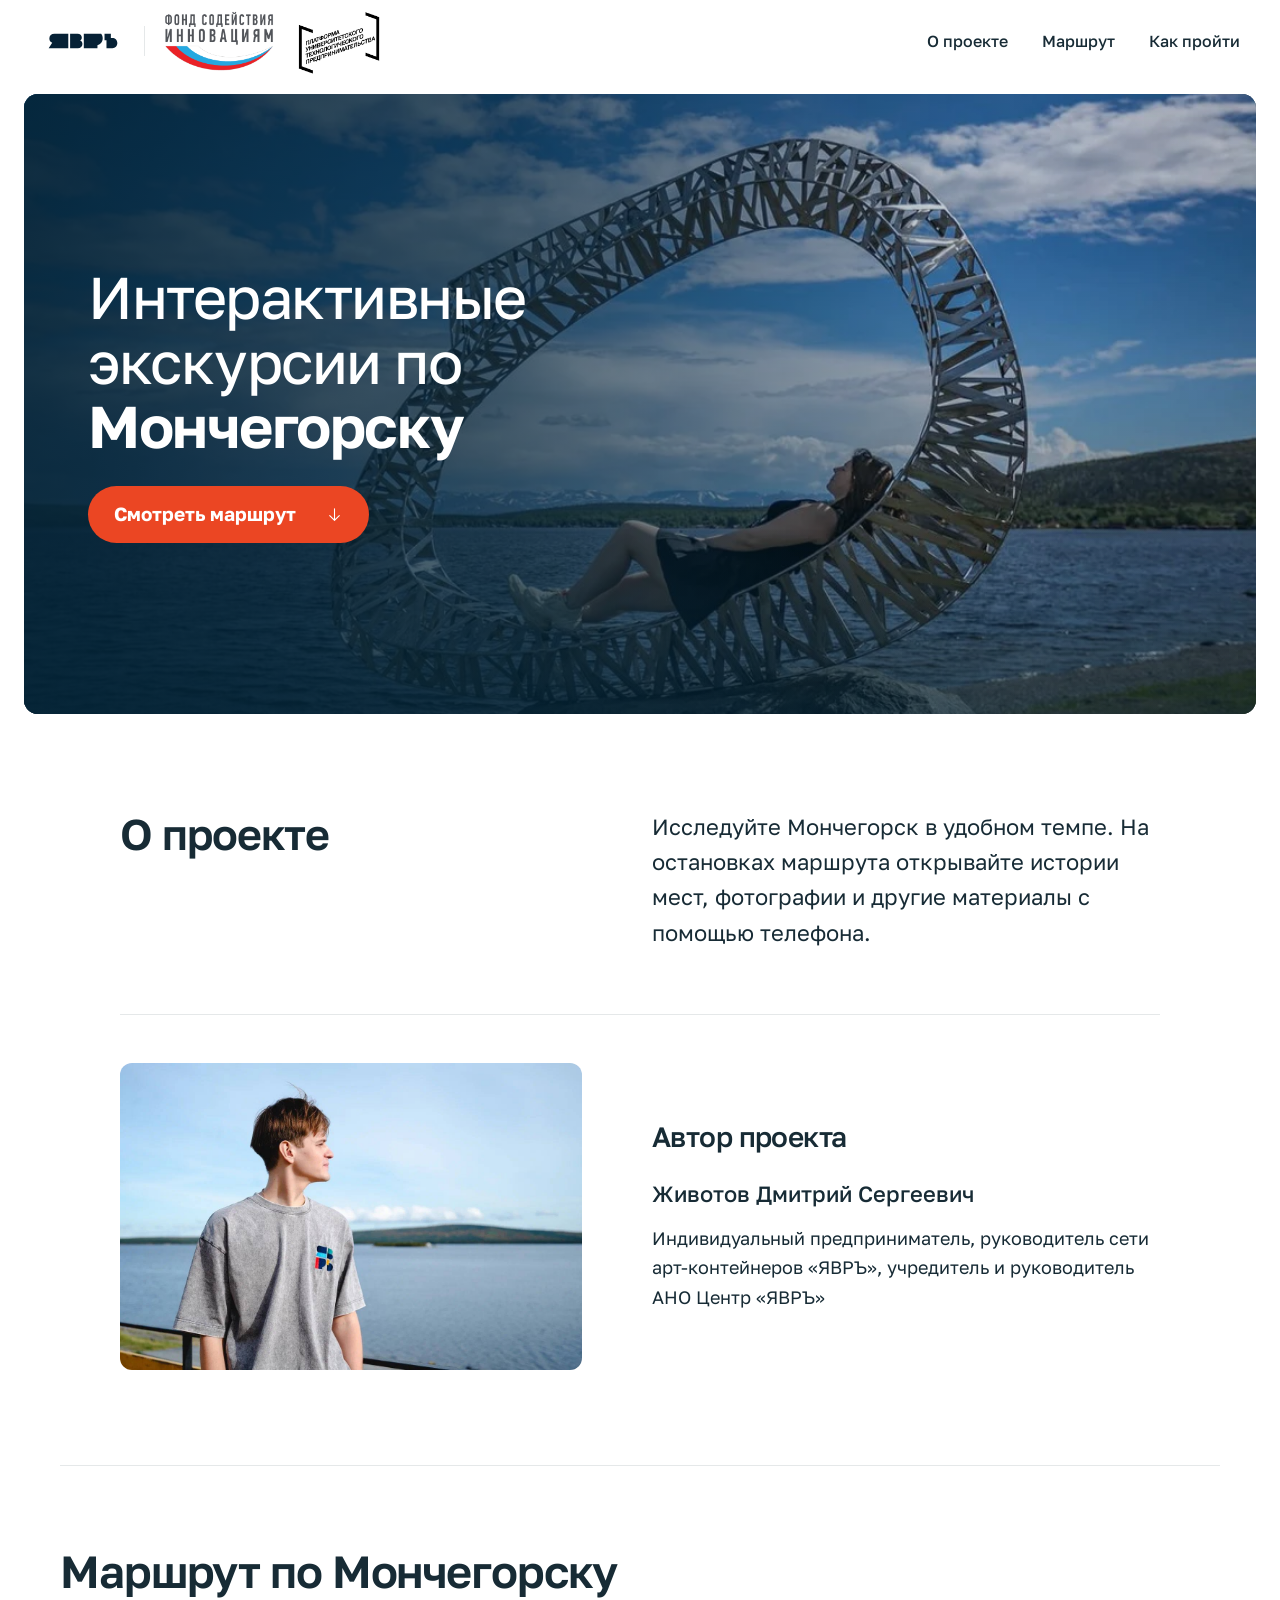
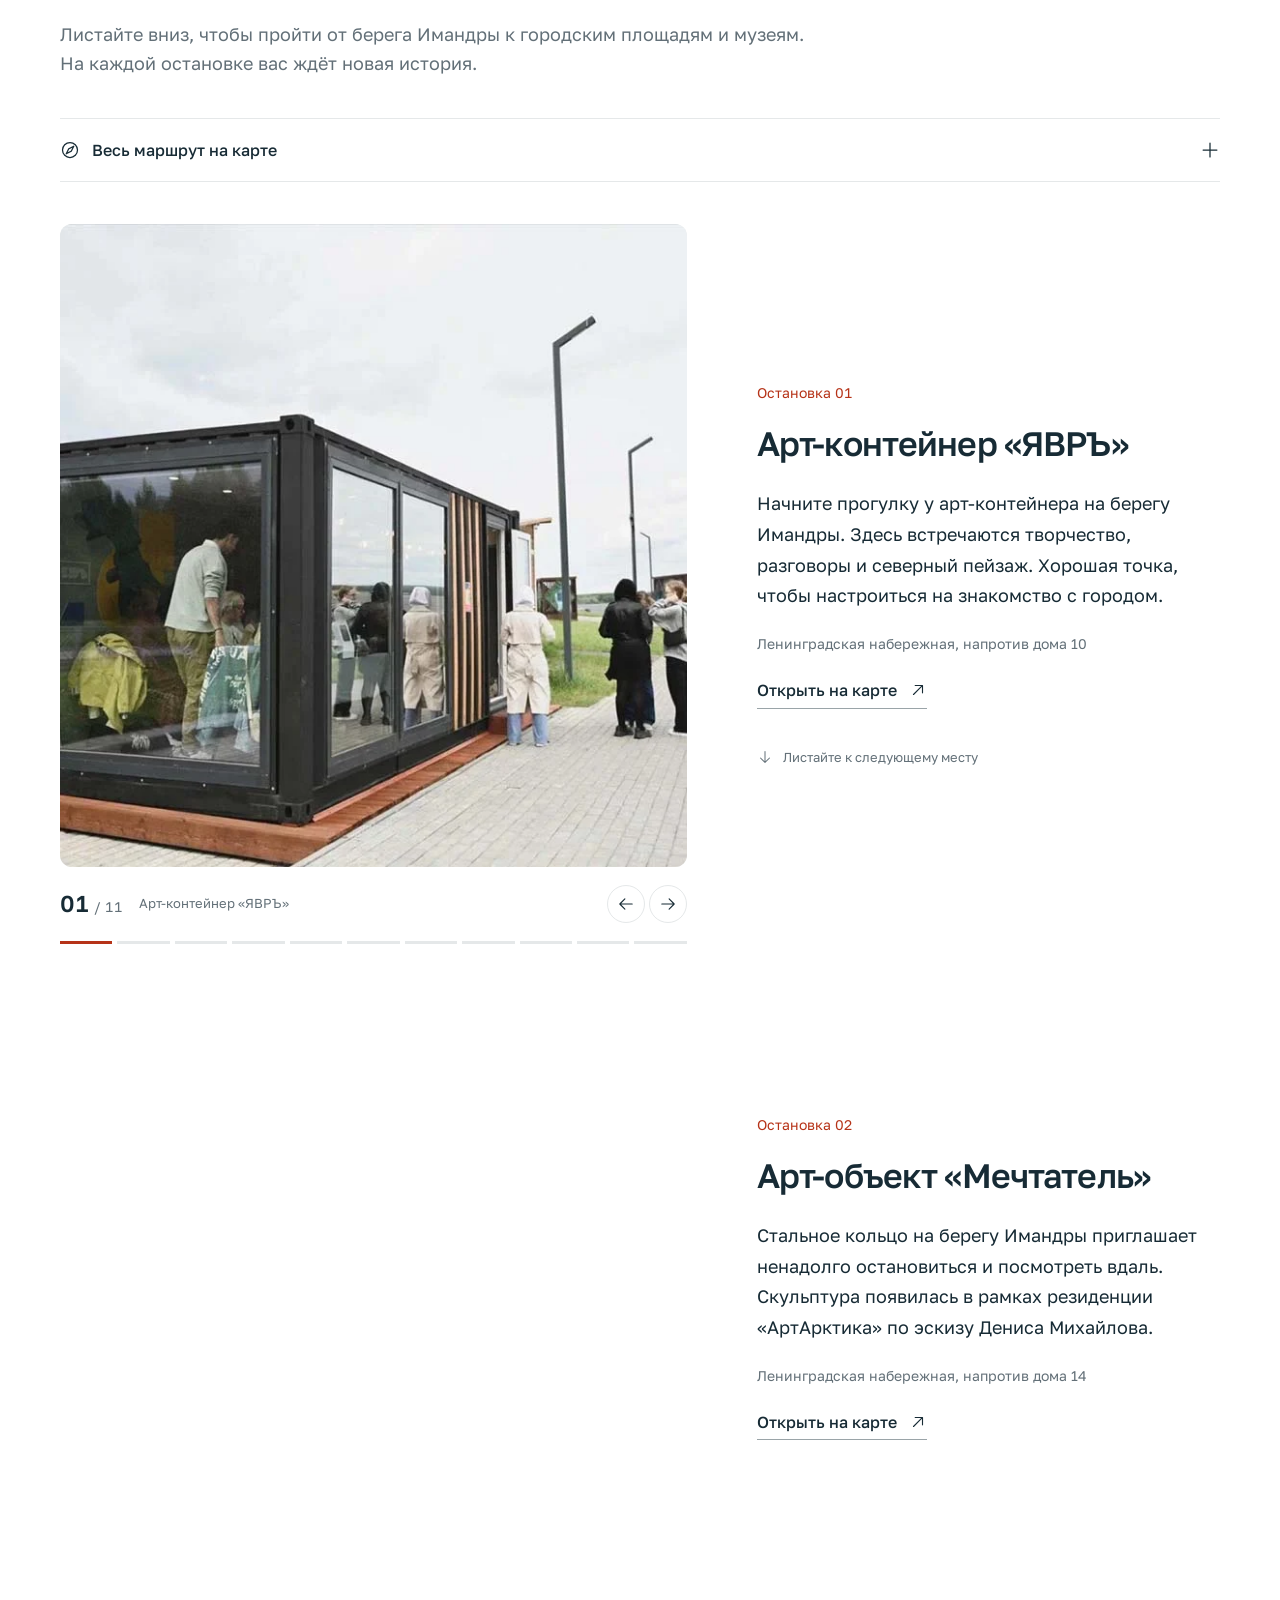
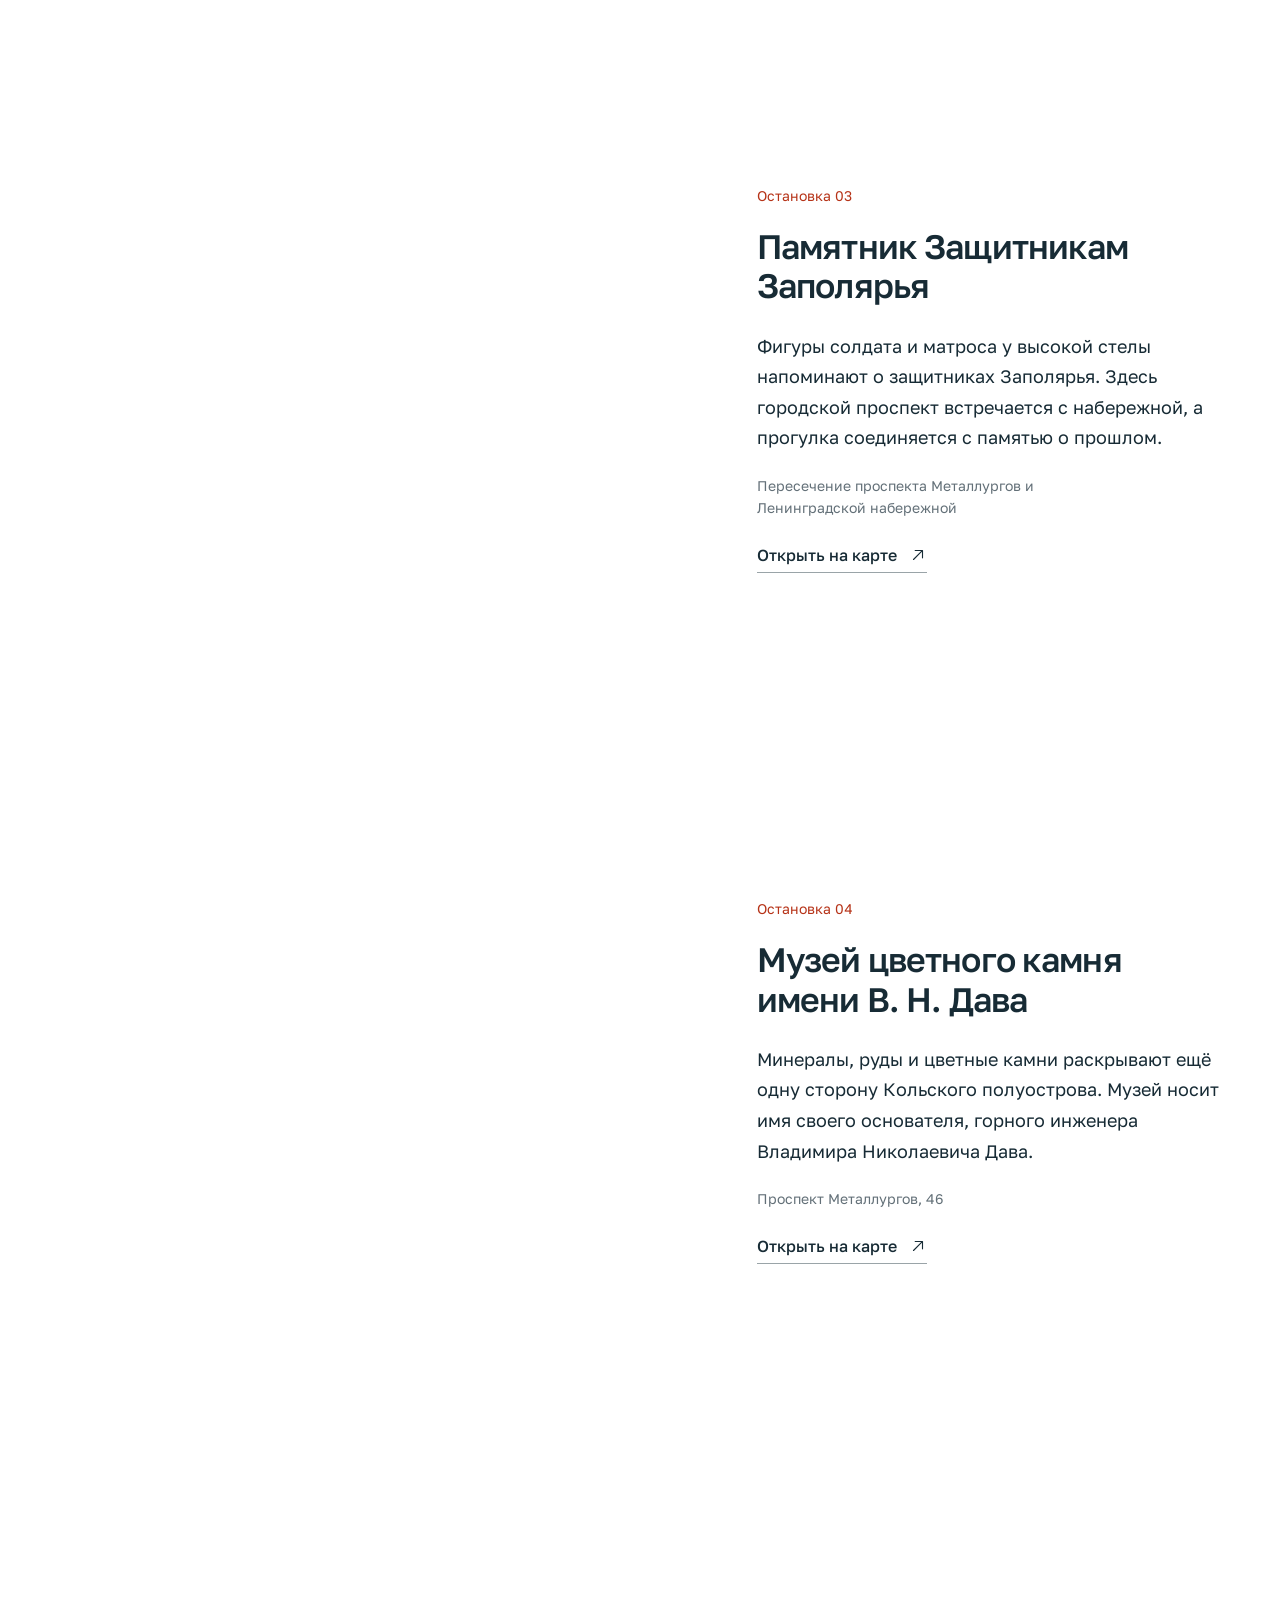
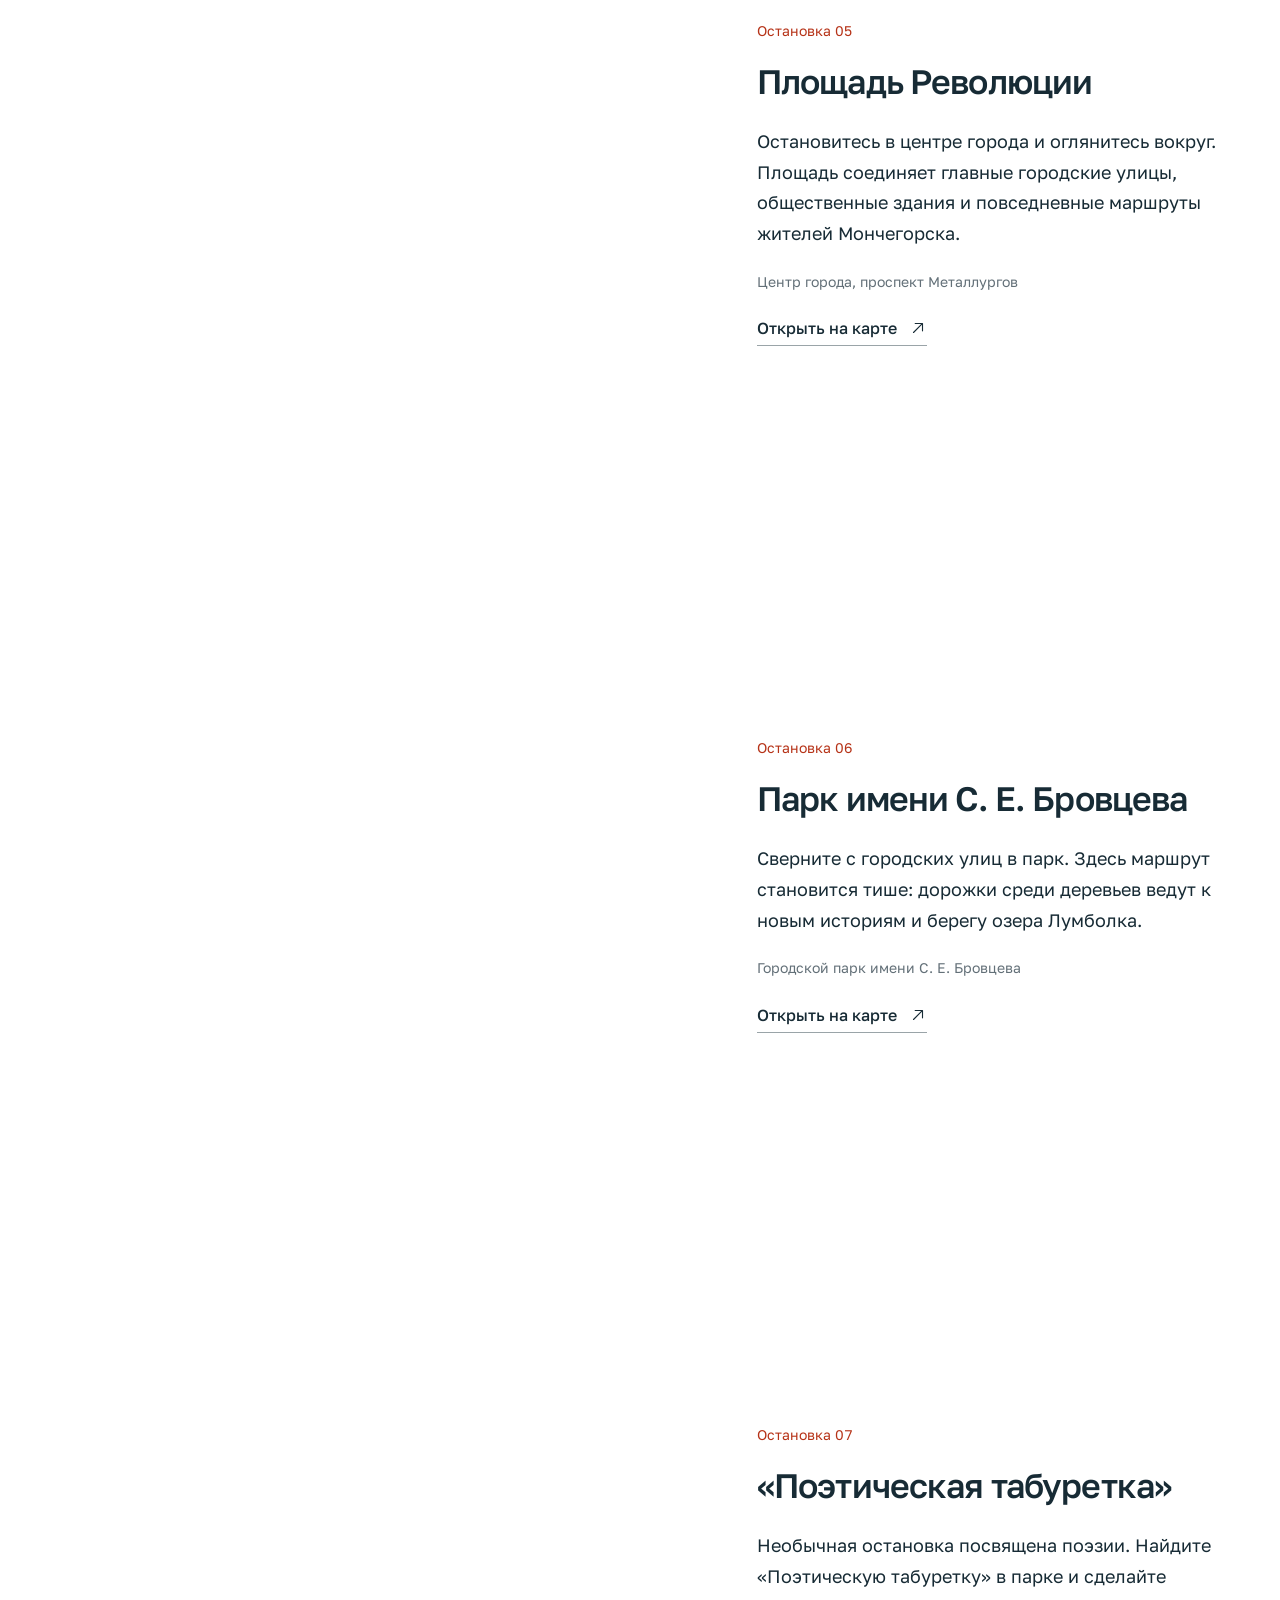
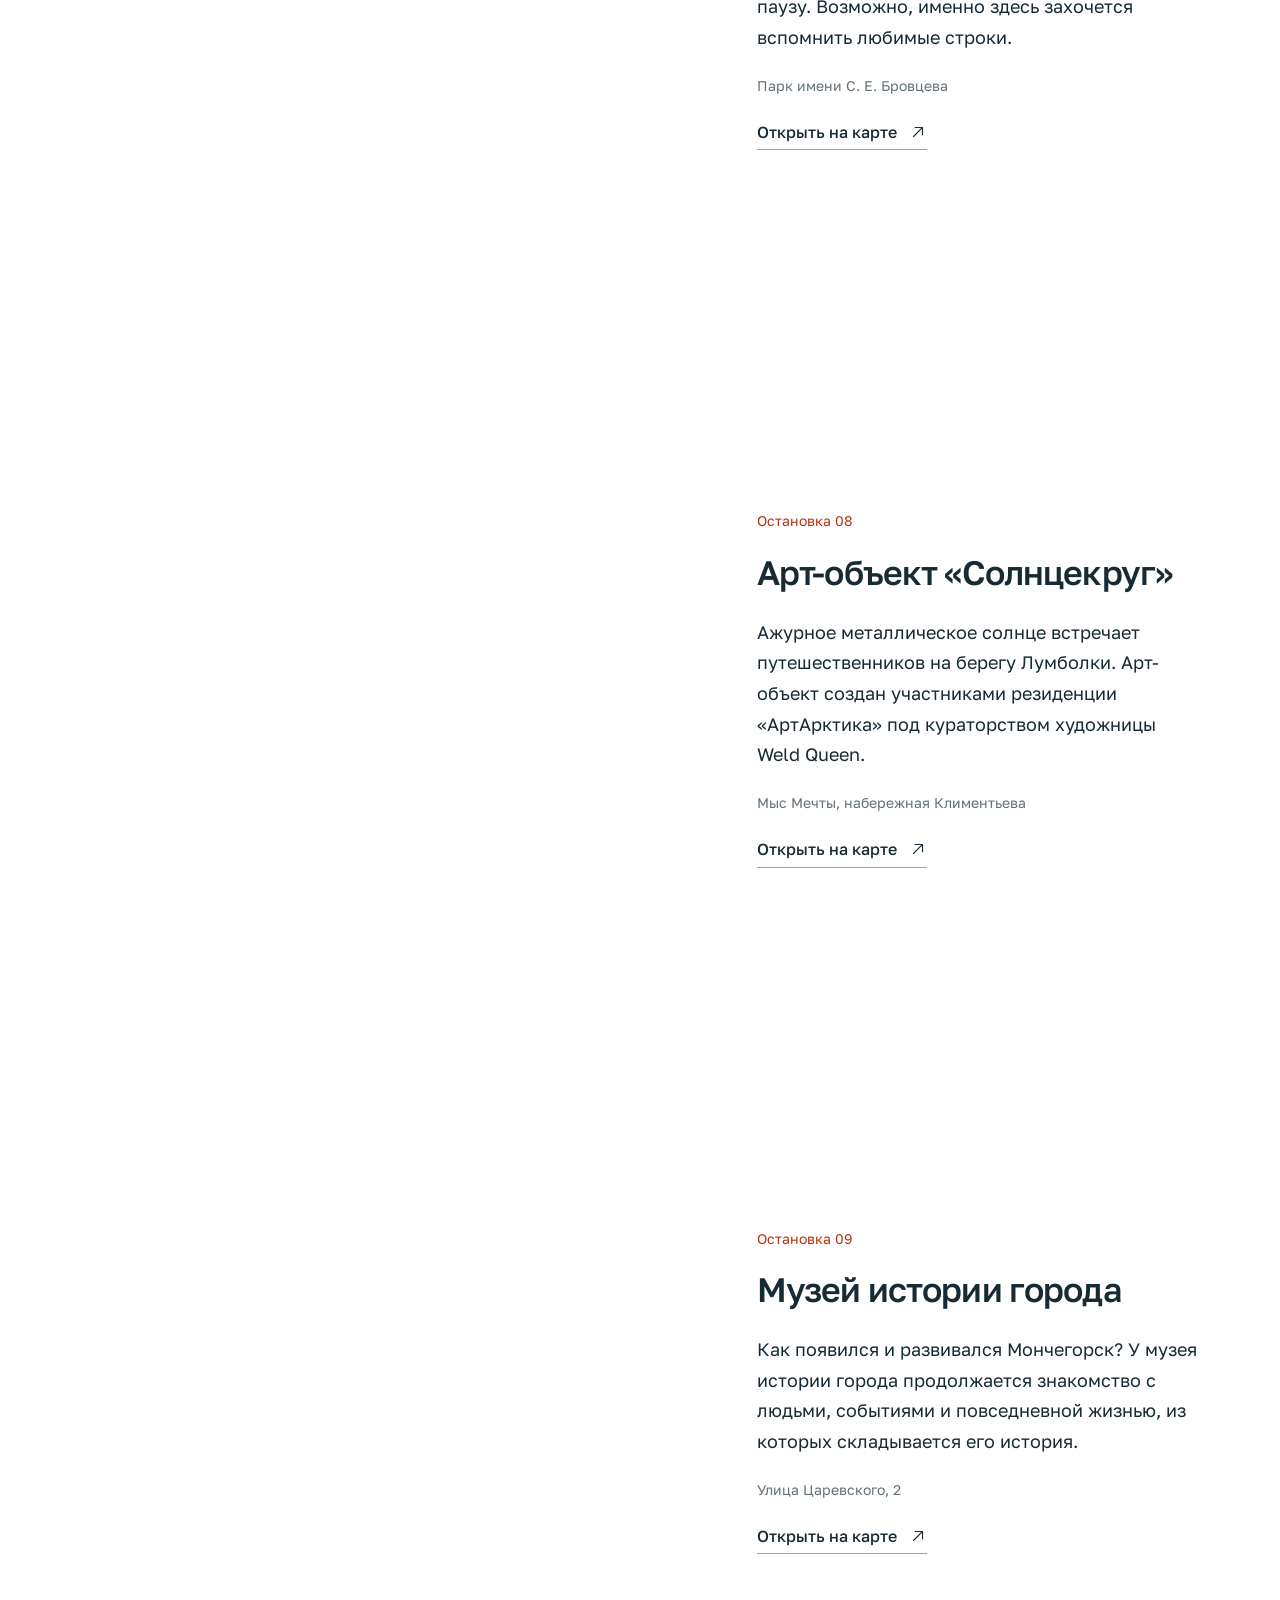
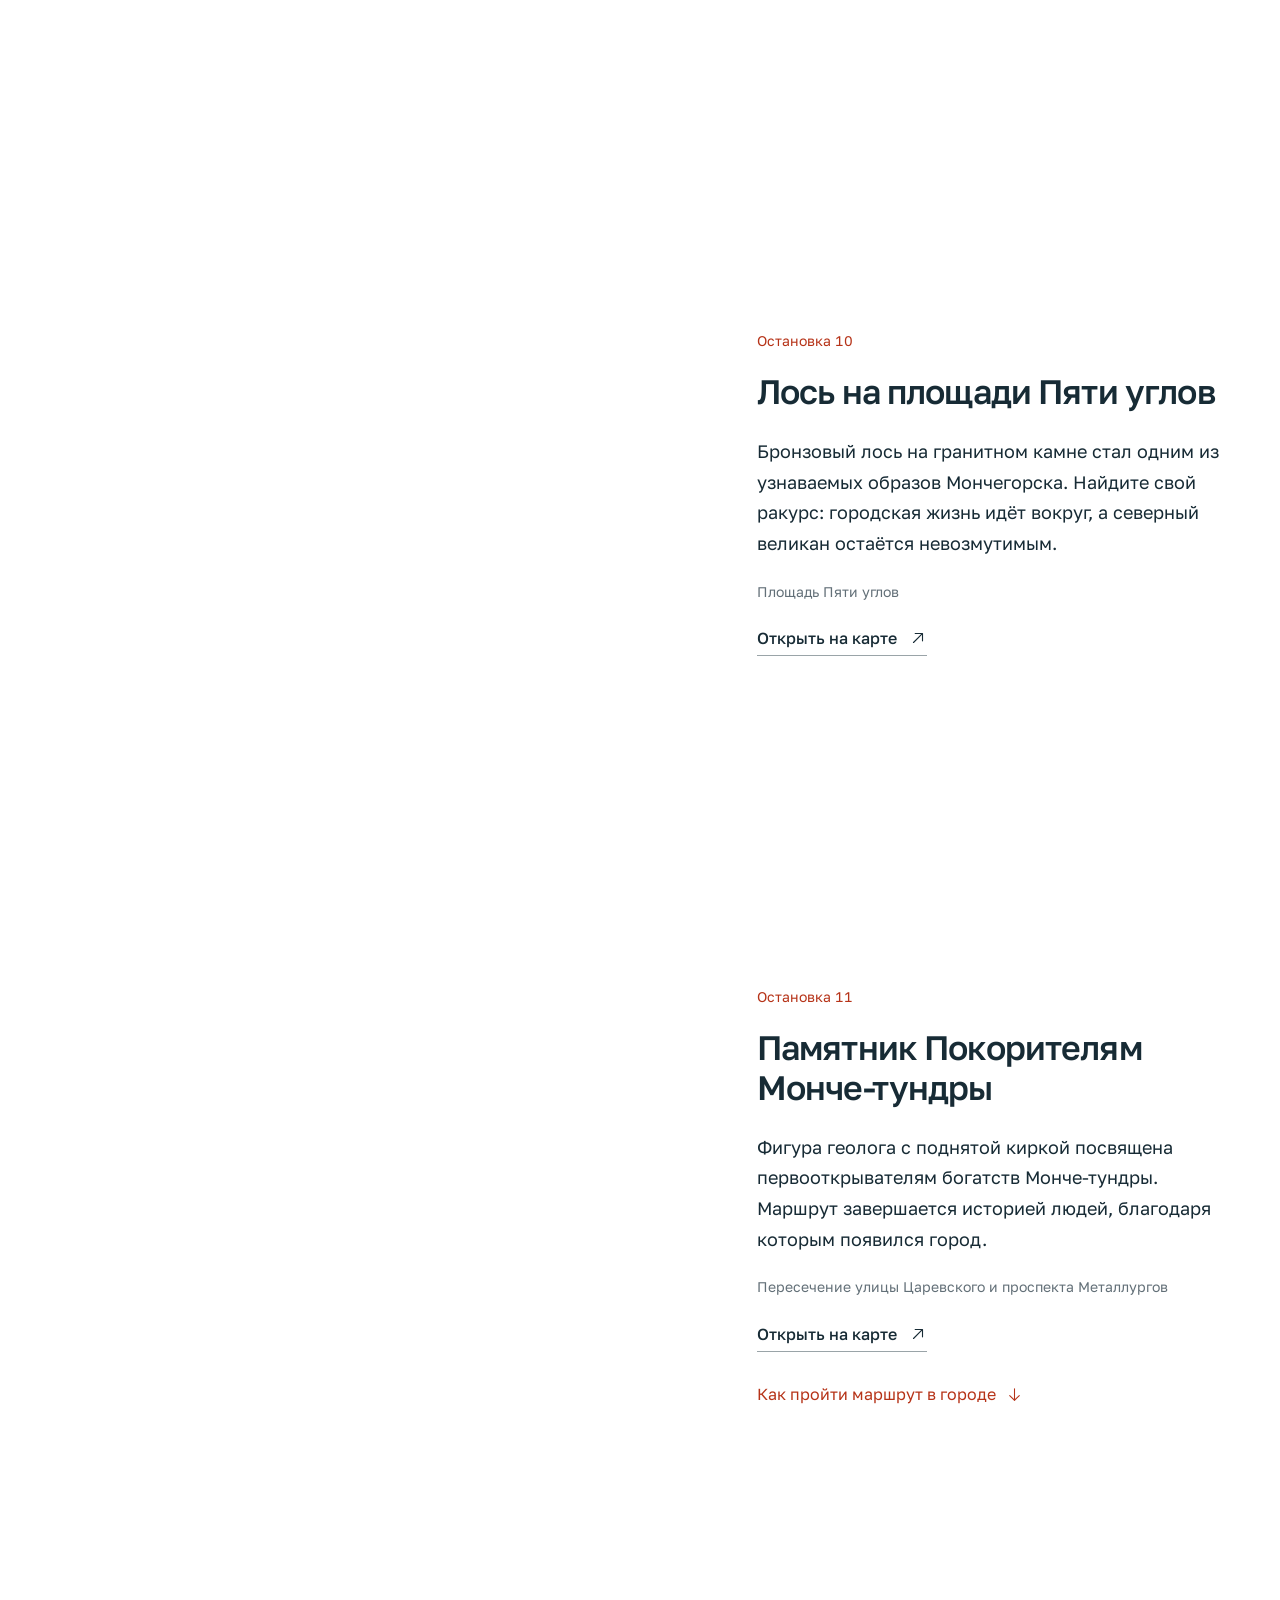
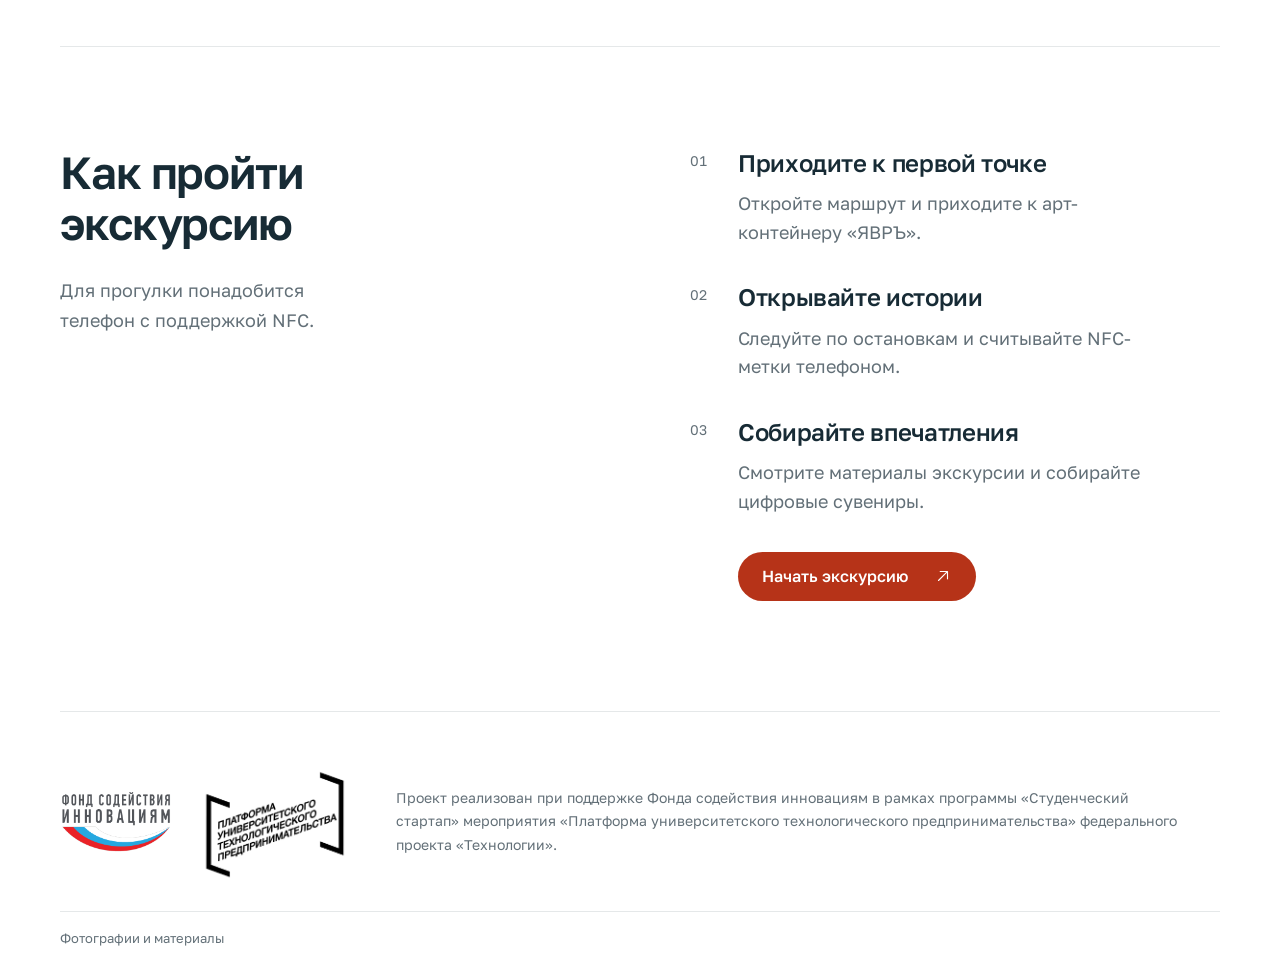
==== index.html @ 254282dd "Publish backup tour site without a custom-domain redirect" ====
<!doctype html>
<html lang="ru">
  <head>
    <meta charset="UTF-8" />
    <meta name="viewport" content="width=device-width, initial-scale=1.0" />
    <meta name="theme-color" content="#042436" />
    <meta name="description" content="Откройте Мончегорск вместе с ЯВРЪ: прогулочный маршрут из 11 остановок, истории мест, NFC-метки и цифровые сувениры." />
    <meta property="og:title" content="Интерактивные экскурсии по Мончегорску · ЯВРЪ" />
    <meta property="og:description" content="11 мест. Один маршрут. Ваше знакомство с городом начинается здесь." />
    <meta property="og:type" content="website" />
    <link rel="icon" type="image/svg+xml" href="./assets/logo-dark-vertical.svg" />
    <link rel="preload" href="./assets/GolosText-Variable.ttf" as="font" type="font/ttf" crossorigin />
    <title>Интерактивные экскурсии по Мончегорску · ЯВРЪ</title>
    <script type="module" crossorigin src="./assets/index-BuOjUV6y.js"></script>
    <link rel="stylesheet" crossorigin href="./assets/index-B7F1ycb_.css">
  </head>
  <body>
    <div id="root"></div>
  </body>
</html>
---- assets/index-B7F1ycb_.css ----
:root{color:#172b35;font-synthesis:none;--ink:#172b35;--muted:#637078;--line:#e5e8e9;--red:#b63318;--surface:#f5f6f6;--ease:cubic-bezier(.16,1,.3,1);background:#fff;font-family:Golos Text,Arial,sans-serif;font-weight:500}*{box-sizing:border-box}html{scroll-behavior:smooth;scrollbar-color:#b7c0c3 #fff;scroll-padding-top:35px}body{margin:0}::selection{color:#042436;background:#e6aa37}h1,h2,h3,p,figure{margin:0}h1,h2,h3{text-wrap:balance;font-weight:500}a{color:inherit;text-underline-offset:5px;text-decoration:none}button{font:inherit;color:inherit;cursor:pointer}button,a{-webkit-tap-highlight-color:transparent}button{background:0 0;border:0}button:disabled{opacity:.3;cursor:default}button:not(:disabled):active,.button:active{transform:translateY(1px)}button:focus-visible,a:focus-visible,[tabindex]:focus-visible{outline-offset:5px;outline:2px solid #37787d}img{max-width:100%;display:block}button svg,a svg{flex-shrink:0}p{text-wrap:pretty;line-height:1.6}.muted{color:var(--muted)}.section-pad{max-width:1160px;margin:0 auto;padding:100px 0}.icon-button{border-radius:50%;justify-content:center;align-items:center;width:42px;height:42px;transition:background .2s;display:inline-flex}.icon-button:hover:not(:disabled){background:#e9edee}.button{background:var(--ink);color:#fff;white-space:nowrap;border-radius:999px;justify-content:center;align-items:center;gap:26px;min-height:48px;padding:14px 24px;line-height:1.3;transition:background .2s,transform .2s;display:inline-flex}.button:hover{background:#344a54}.button svg{transition:transform .25s}.button:hover svg{transform:translateY(2px)}.header{z-index:20;background:#fff;height:82px;position:relative}.header-inner{justify-content:space-between;align-items:center;max-width:1280px;height:100%;margin:auto;padding:0 40px;display:flex}.partners{align-items:center;gap:23px;display:flex}.logo{width:86px;height:auto}.partner-rule{background:var(--line);width:1px;height:30px}.fund-link img{width:112px;height:auto}.nav{align-items:center;gap:34px;display:flex}.nav a{padding:12px 0;transition:color .2s}.nav a:hover{color:var(--red)}.menu-toggle{display:none}.skip-link{border:1px solid var(--ink);background:#fff;padding:15px;position:absolute;top:-90px;left:12px}.skip-link:focus{top:12px}.hero{max-width:1280px;margin:auto;padding:0 40px}.hero-content{text-align:center;padding:45px 0 42px}.hero h1{letter-spacing:-.035em;line-height:1.06}.hero h1 span{color:#68757c}.hero-content>p{margin-top:20px}.hero-cta{margin-top:23px}.hero-figure{margin:0;position:relative}.hero-figure>img{object-fit:cover;object-position:50% 49%;border-radius:4px;width:100%;height:clamp(340px,31vw,430px)}.hero-figure figcaption{color:var(--muted);justify-content:space-between;padding-top:13px;line-height:1.5;display:flex}.about{max-width:720px;padding-top:110px;padding-bottom:100px}.about h2{letter-spacing:-.025em;line-height:1.15}.about-copy{max-width:630px;margin-top:28px;line-height:1.55}.support{border-top:1px solid var(--line);grid-template-columns:110px 1fr;align-items:center;gap:34px;margin-top:48px;padding-top:28px;display:grid}.support img{width:110px;height:auto}.support p{color:var(--muted);line-height:1.6}.route-section{border-top:1px solid var(--line);padding-top:80px}.section-heading{margin-bottom:40px}.section-heading h2{letter-spacing:-.025em;line-height:1.12}.route-intro{color:var(--muted);margin-top:22px}.route-explorer{grid-template-columns:minmax(0,1.55fr) minmax(300px,1fr);align-items:start;gap:36px;display:grid}.map-shell{background:#f7f8f3;border-radius:4px;flex-direction:column;min-height:480px;display:flex;overflow:hidden}.map-top{justify-content:space-between;align-items:center;padding:15px 19px;display:flex}.map-top>span{align-items:center;gap:9px;display:flex}.map-controls{gap:5px;display:flex}.map-controls .icon-button{background:#fff;width:33px;height:33px}.map-controls .icon-button:disabled{opacity:.45}.map-scroll{scrollbar-width:thin;scrollbar-color:#c5ccc9 #f7f8f3;margin:auto 0;overflow:auto hidden}.map-canvas{aspect-ratio:1100/455;position:relative}.route-image{width:100%;display:block}.map-marker{color:#fff;z-index:2;background:#b63318;border:2px solid #fff;border-radius:50%;justify-content:center;align-items:center;width:30px;height:30px;padding:0;font-weight:800;transition:background .2s,box-shadow .2s;display:flex;position:absolute;transform:translate(-50%,-50%)}.map-marker:hover{background:var(--ink);z-index:3}.map-marker.selected{background:var(--ink);z-index:4;box-shadow:0 0 0 3px #fff}.map-marker:not(:disabled):active{transform:translate(-50%,-50%)}.map-marker:focus-visible{outline-offset:2px}.map-credit{color:#53605c;justify-content:space-between;gap:10px;padding:17px 19px;display:flex}.map-credit>span{align-items:center;gap:7px;display:flex}.route-dot{background:#b63318;width:16px;height:2px;display:block}.map-hint{color:#53605c;padding:12px 19px 0;display:block}.stop-panel{flex-direction:column;min-width:0;display:flex}.stop-image-wrap{background:var(--surface);border-radius:4px;height:226px;position:relative;overflow:hidden}.stop-image{object-fit:cover;width:100%;height:100%}.stop-count{background:#fff;border-radius:99px;padding:7px 11px;position:absolute;bottom:15px;left:15px}.stop-count span{color:var(--muted)}.stop-type{color:var(--muted);margin-bottom:9px}.stop-body h3{letter-spacing:-.02em;min-height:66px;line-height:1.14}.stop-description{color:#53616a;min-height:112px;margin-top:17px}.map-link{border-bottom:1px solid #9aa4a8;align-items:center;gap:12px;margin-top:17px;padding:0 0 6px;display:inline-flex}.map-link:hover{color:var(--red);border-color:var(--red)}.stop-navigation{border-top:1px solid var(--line);justify-content:space-between;align-items:center;margin-top:22px;padding-top:12px;display:flex}.stop-navigation>span{color:var(--muted)}.stop-navigation>div{gap:5px;display:flex}.stop-navigation button{width:34px;height:34px}.route-list-heading{margin:54px 0 22px}.stops-list{grid-template-rows:repeat(6,auto);grid-template-columns:1fr 1fr;grid-auto-flow:column;column-gap:55px;margin:0;padding:0;list-style:none;display:grid}.stop-row{text-align:left;border-bottom:1px solid var(--line);align-items:center;gap:16px;width:100%;min-height:55px;padding:12px 0;transition:color .2s;display:flex}.list-number{color:var(--muted);font-variant-numeric:tabular-nums;min-width:21px}.stop-row>svg{opacity:0;width:16px;margin-left:auto;transition:opacity .2s}.stop-row.active,.stop-row:hover{color:var(--red)}.stop-row.active svg,.stop-row:hover svg{opacity:1}.stop-row.active .list-number{color:var(--red)}.route-note{color:var(--muted);max-width:620px;margin-top:25px}.how-section{border-top:1px solid var(--line);grid-template-columns:1fr 1fr;gap:100px;padding-top:100px;padding-bottom:110px;display:grid}.how-intro h2{letter-spacing:-.025em;line-height:1.12}.how-intro>p{color:var(--muted);margin-top:26px}.steps{margin:0;padding:0;list-style:none}.steps li{grid-template-columns:24px 1fr;gap:24px;margin-bottom:35px;display:grid}.step-number{color:var(--muted);font-variant-numeric:tabular-nums;padding-top:5px}.steps h3{letter-spacing:-.015em;line-height:1.25}.steps p{color:var(--muted);max-width:360px;margin-top:11px}.start-button{margin-top:1px;margin-left:48px}.start-note{color:var(--muted);margin:12px 0 0 48px}.footer{border-top:1px solid var(--line);padding-top:56px;padding-bottom:26px}.footer-top{justify-content:space-between;align-items:center;display:flex}.footer-top h2{letter-spacing:-.03em}.footer-top .icon-button{border:1px solid var(--line)}.footer-bottom{justify-content:space-between;align-items:center;gap:25px;margin-top:70px;display:flex}.footer-bottom>a img{width:91px;height:auto}.footer-links{gap:32px;display:flex}.footer-links>a,.footer-links>button{align-items:center;gap:7px;padding:12px 0;display:inline-flex}.footer-links>a:hover,.footer-links>button:hover{color:var(--red)}.footer-bottom>p{color:var(--muted);text-align:right}.credits{border-top:1px solid var(--line);color:var(--muted);margin-top:28px;padding-top:16px}.credits a:hover{text-decoration:underline}.toast{z-index:100;background:var(--ink);color:#fff;border-radius:12px;align-items:center;gap:18px;width:max-content;max-width:calc(100% - 32px);padding:16px 20px;line-height:1.5;display:flex;position:fixed;bottom:24px;left:50%;transform:translate(-50%);box-shadow:0 8px 28px #172b3526}.toast .icon-button{flex-shrink:0;width:32px;height:32px}.toast .icon-button:hover{background:#344a54}@media (width>=1500px){.hero-content{padding-top:55px;padding-bottom:46px}}@media (width<=1240px){.section-pad{margin-left:40px;margin-right:40px}.about{margin-left:auto;margin-right:auto}.route-explorer{grid-template-columns:minmax(0,1.4fr) minmax(300px,1fr);gap:26px}.how-section{gap:65px}.hero-content{padding-top:36px;padding-bottom:35px}.hero-figure>img{height:350px}}@media (width<=900px){.hero,.header-inner{padding:0 28px}.nav{gap:23px}.section-pad{margin-left:28px;margin-right:28px;padding-top:75px;padding-bottom:75px}.about{max-width:620px;margin-left:auto;margin-right:auto;padding-left:0;padding-right:0}.hero-content{padding-top:35px;padding-bottom:35px}.hero-figure>img{height:350px}.route-explorer{grid-template-columns:1fr;gap:28px}.map-shell{min-height:365px}.stop-panel{grid-template-columns:1fr 1fr;column-gap:27px;display:grid}.stop-image-wrap{grid-row:1/3;height:100%;min-height:300px}.stop-body{padding-top:0}.stop-body h3,.stop-description{min-height:0}.stop-navigation{margin-top:18px}.stops-list{column-gap:28px}.stop-row{gap:10px}.how-section{gap:40px}.steps li{gap:16px}.start-button,.start-note{margin-left:40px}.footer-links{gap:20px}}@media (width<=600px){html{scroll-padding-top:20px}.header{height:72px}.header-inner{padding:0 22px}.partners{gap:15px}.logo{width:71px}.fund-link img{width:87px}.partner-rule{height:27px}.menu-toggle{display:inline-flex}.nav{border-bottom:1px solid var(--line);background:#fff;flex-direction:column;align-items:stretch;gap:0;padding:10px 24px 20px;display:none;position:absolute;top:72px;left:0;right:0}.nav.is-open{display:flex}.nav a{padding:14px 0}.hero{padding:0 20px}.hero-content{padding:38px 0 32px}.hero h1{letter-spacing:-.035em;line-height:1.09}.hero-content>p{margin-top:19px}.button{gap:21px;min-height:46px;padding:13px 21px}.hero-cta{margin-top:22px}.hero-figure>img{object-position:52% 50%;border-radius:3px;height:330px}.hero-figure figcaption{gap:12px;padding-top:11px}.hero-figure figcaption span:last-child{white-space:nowrap}.section-pad{margin:0 24px;padding-top:68px;padding-bottom:68px}.about h2{line-height:1.18}.about-copy{margin-top:23px;line-height:1.6}.support{grid-template-columns:1fr;gap:20px;margin-top:35px;padding-top:24px}.support img{width:104px}.support p{line-height:1.65}.section-heading{margin-bottom:28px}.section-heading h2{line-height:1.15}.route-intro{margin-top:20px}.route-intro br{display:none}.route-explorer{gap:25px}.map-shell{min-height:330px;margin:0 -4px}.map-top{padding:10px 12px}.map-scroll{padding-bottom:5px}.map-marker{width:30px;height:30px}.map-credit{padding:12px}.map-hint{padding:9px 12px 0}.stop-panel{gap:0;display:flex}.stop-image-wrap{height:235px;min-height:0}.stop-body{padding-top:22px}.stop-body h3{max-width:330px;min-height:0}.stop-description{margin-top:14px;line-height:1.65}.map-link{margin-top:17px}.stop-navigation{margin-top:21px;padding-top:10px}.route-list-heading{margin:37px 0 15px}.stops-list{grid-template-rows:none;grid-template-columns:1fr;grid-auto-flow:row}.stop-row{gap:12px;min-height:58px;padding:13px 0}.stop-row>svg{width:17px}.route-note{margin-top:23px;line-height:1.65}.how-section{display:block}.how-intro>p{margin-top:20px}.how-content{margin-top:36px}.steps li{gap:16px;margin-bottom:29px}.steps p{margin-top:9px;line-height:1.6}.start-button,.start-note{margin-left:40px}.footer{padding-top:40px;padding-bottom:24px}.footer-top{gap:15px}.footer-top .icon-button{flex-shrink:0;width:37px;height:37px}.footer-bottom{grid-template-columns:1fr auto;gap:28px;margin-top:42px;display:grid}.footer-bottom>a img{width:84px}.footer-links{flex-direction:column;grid-area:2/1;align-items:start;gap:3px}.footer-links>a,.footer-links>button{padding:8px 0}.footer-bottom>p{grid-area:2/2;align-self:end}.credits{margin-top:25px}.toast{gap:10px;padding:15px;bottom:15px}}@media (prefers-reduced-motion:reduce){html{scroll-behavior:auto}*,:before,:after{transition-duration:.01ms!important;animation-duration:.01ms!important;animation-iteration-count:1!important}.hero-figure{clip-path:none!important}}@media (width>=901px){.hero{grid-template-columns:minmax(0,.9fr) minmax(0,1.3fr);align-items:center;gap:48px;padding-top:38px;padding-bottom:20px;display:grid}.hero-content{text-align:left;padding:0 0 32px}.hero h1{line-height:1.1}.hero h1 span{white-space:nowrap}.hero-content>p{margin-top:25px}.hero-cta{margin-top:27px}.hero-figure>img{object-position:50% 50%;height:clamp(420px,42vw,540px)}.about{padding-top:110px}}@media (width>=601px) and (width<=900px){.hero-figure{max-width:660px;margin:auto}.hero-figure>img{height:440px}}.hero{isolation:isolate;color:#fff;background:#042436;border-radius:14px;align-items:center;gap:0;max-width:1392px;height:620px;margin:12px auto 0;padding:58px 64px;display:flex;position:relative;overflow:hidden}.hero-background{object-fit:cover;object-position:50% 49%;z-index:-3;width:100%;height:100%;position:absolute;inset:0}.hero-shade{z-index:-2;background:linear-gradient(90deg,#042436e0,#042436ab 38%,#04243626 80%),linear-gradient(#0000 70%,#0424368c);position:absolute;inset:0}.hero-content{text-align:left;max-width:680px;padding:0 0 34px}.hero h1{letter-spacing:-.03em;font-weight:800;line-height:1.06}.hero h1 span{color:#fff;white-space:normal;font-weight:500}.hero-content>p{color:#fff;margin-top:27px}.hero-cta{background:#eb4623;gap:30px;min-height:56px;margin-top:28px;padding:16px 26px;font-weight:800}.hero-cta:hover{background:#c63a1b}.hero-caption{color:#fff;justify-content:space-between;gap:20px;display:flex;position:absolute;bottom:26px;left:64px;right:40px}.about{grid-template-columns:1fr 1.1fr;column-gap:70px;max-width:1040px;padding-top:95px;padding-bottom:95px;display:grid}.about h2{font-weight:800;line-height:1.12}.about h2 span{color:#b63318}.about-copy{margin-top:0}.support{grid-column:2;grid-template-columns:90px 1fr;gap:25px;margin-top:34px}.section-heading h2{font-weight:800}.stop-panel{background:#f4f6f6;border-radius:12px;overflow:hidden}.stop-image-wrap{border-radius:0}.stop-body{padding:23px 25px 0}.stop-navigation{margin:22px 25px 0;padding-bottom:12px}.stop-body h3{font-weight:500}.how-intro h2{font-weight:800}.start-button{background:#b63318}.start-button:hover{background:#922710}.footer-top h2{font-weight:800}.footer-top .icon-button{background:#e6aa37;border:0}.footer{padding-top:48px}.footer-bottom{margin-top:48px}@media (width<=1440px){.hero{margin-left:24px;margin-right:24px}}@media (width<=1120px){.hero{height:590px;padding-left:42px;padding-right:42px}.hero-caption{left:42px}.about{gap:35px;margin-left:40px;margin-right:40px}.support{gap:18px}}@media (width<=900px){.hero{height:580px;padding-left:34px;padding-right:34px}.hero-content{padding-bottom:30px}.hero-caption{left:34px;right:34px}.hero-background{object-position:61% 50%}.hero-shade{background:linear-gradient(90deg,#042436de,#0424369c 60%,#04243640),linear-gradient(#0000 70%,#04243673)}.about{grid-template-columns:1fr 1fr;max-width:none;margin-left:28px;margin-right:28px;padding-top:72px;padding-bottom:72px}.support{grid-template-columns:1fr;gap:16px;margin-top:0}.support img{width:90px}.stop-body{padding:22px}.stop-navigation{margin:0 22px;padding-bottom:12px}.stop-image-wrap{border-radius:0}}@media (width<=600px){.hero{border-radius:12px;align-items:center;height:610px;min-height:0;margin:5px 12px 0;padding:38px 23px 90px}.hero-content{max-width:100%;padding:0}.hero h1{letter-spacing:-.03em;line-height:1.1}.hero-content>p{max-width:230px;margin-top:24px;line-height:1.55}.hero-cta{gap:19px;min-height:54px;margin-top:25px;padding:15px 21px}.hero-background{object-position:57% 50%}.hero-shade{background:linear-gradient(90deg,#042436d6,#04243680),linear-gradient(#0000 66%,#04243699)}.hero-caption{align-items:end;bottom:24px;left:23px;right:23px}.hero-caption span:first-child{max-width:145px}.hero-caption span:last-child{white-space:nowrap}.about{margin:0 24px;padding:64px 0;display:block}.about-copy{margin-top:24px}.support{grid-template-columns:1fr;margin-top:32px;display:grid}.stop-body{padding:23px 21px 0}.stop-navigation{margin:20px 21px 0}}@media (prefers-reduced-motion:reduce){.hero-background{transform:none!important}}@font-face{font-family:Golos Text;src:url(../assets/GolosText-Variable.ttf)format("truetype");font-style:normal;font-weight:400 900;font-display:swap}:root{--type-caption:13px;--type-label:14px;--type-ui:16px;--type-body:18px;--type-lead:22px;font-family:Golos Text,Arial,sans-serif;font-size:16px;font-weight:400}body,button{font-family:Golos Text,Arial,sans-serif}p{line-height:1.65}.nav{font-size:var(--type-ui);font-weight:500}.hero h1{letter-spacing:-.025em;font-size:clamp(48px,4.6vw,66px);font-weight:650;line-height:1.09}.hero h1 span{font-weight:450}.hero-content>p{font-size:var(--type-body);font-weight:400;line-height:1.5}.button{font-size:var(--type-ui);font-weight:550;line-height:1.3}.hero-cta{font-size:19px;font-weight:700}.hero-caption{font-size:var(--type-caption);line-height:1.45}.about h2,.section-heading h2,.how-intro h2,.footer-top h2{letter-spacing:-.025em;font-weight:600;line-height:1.15}.about-copy{font-size:var(--type-lead);font-weight:400;line-height:1.6}.support{grid-template-columns:1fr;gap:20px}.support p{font-size:var(--type-label);line-height:1.65}.support img{width:112px}.route-intro{font-size:var(--type-body);line-height:1.6}.map-top{font-size:var(--type-label);font-weight:500}.map-hint,.map-credit{font-size:var(--type-caption);line-height:1.5}.map-credit{flex-wrap:wrap;row-gap:10px}.map-marker{font-size:var(--type-caption);font-weight:700}.stop-count{font-size:var(--type-caption)}.stop-type{font-size:var(--type-label);line-height:1.5}.stop-body h3{letter-spacing:-.02em;min-height:0;font-size:30px;font-weight:550;line-height:1.18}.stop-description{font-size:var(--type-body);min-height:0;line-height:1.65}.map-link{font-size:var(--type-ui);font-weight:500;line-height:1.4}.stop-navigation>span{font-size:var(--type-caption)}.route-list-heading h3{font-size:22px;font-weight:550}.stop-row{font-size:var(--type-ui);min-height:64px;line-height:1.5}.stop-row>span:nth-child(2){min-width:0}.list-number{font-size:var(--type-label)}.stop-row>svg{flex-shrink:0}.route-note{font-size:var(--type-caption);max-width:70ch;line-height:1.65}.how-intro>p{font-size:var(--type-body)}.steps h3{letter-spacing:-.015em;font-size:24px;font-weight:550;line-height:1.3}.steps p{font-size:var(--type-body);max-width:45ch;line-height:1.6}.step-number{font-size:var(--type-label)}.start-note{font-size:var(--type-label);line-height:1.5}.footer-links>a,.footer-links>button{font-size:var(--type-ui);font-weight:450}.footer-bottom>p,.credits{font-size:var(--type-caption);line-height:1.6}.toast{font-size:var(--type-ui)}@media (width<=1120px){.about h2{font-size:36px}.about-copy{font-size:20px}.hero h1{font-size:54px}}@media (width<=900px){.hero h1{font-size:50px}.about-copy{font-size:20px}.stop-panel{grid-template-columns:minmax(0,.9fr) minmax(0,1.1fr)}.stop-body h3{font-size:27px}.stop-description{font-size:17px}.stops-list{column-gap:24px}.stop-row{font-size:var(--type-ui)}.footer-links{gap:20px}.steps h3{font-size:22px}.steps p{font-size:17px}}@media (width<=600px){.nav{font-size:var(--type-ui)}.hero h1{letter-spacing:-.025em;font-size:clamp(30px,8.8vw,46px);line-height:1.14}.hero-content>p{font-size:var(--type-ui);max-width:270px;line-height:1.55}.hero-cta{gap:15px;padding-left:18px;padding-right:18px;font-size:19px}.hero-caption{gap:14px;font-size:12px;line-height:1.45}.hero-caption span:first-child{max-width:175px}.hero-caption span:last-child{white-space:normal;text-align:right;max-width:100px}.about h2{font-size:34px}.about-copy{font-size:20px;line-height:1.6}.support p{font-size:var(--type-label)}.section-heading h2{font-size:33px}.route-intro{font-size:17px;line-height:1.6}.map-top{font-size:var(--type-label)}.map-hint,.map-credit{font-size:12px}.map-hint{padding-top:13px}.stop-body h3{font-size:28px;line-height:1.2}.stop-description{font-size:17px;line-height:1.65}.stop-type{font-size:var(--type-label)}.map-link{font-size:var(--type-ui)}.stop-navigation>span{font-size:var(--type-caption)}.route-list-heading h3{font-size:22px}.stop-row{font-size:var(--type-ui);padding:16px 0;line-height:1.5}.list-number{font-size:var(--type-label)}.route-note{font-size:var(--type-caption)}.how-intro h2{font-size:34px}.how-intro>p{font-size:var(--type-body)}.steps h3{font-size:22px}.steps p{font-size:17px}.start-note{font-size:var(--type-label)}.footer-top h2{font-size:28px}.footer-links>a,.footer-links>button{font-size:var(--type-label)}.footer-bottom>p,.credits{font-size:12px}.toast{font-size:var(--type-ui)}}@media (width<=360px){.hero{padding-left:19px;padding-right:19px}.hero-cta{gap:12px;padding-left:15px;padding-right:15px;font-size:19px}.hero-caption{font-size:12px;left:19px;right:19px}.hero h1{font-size:30px}.footer-bottom{grid-template-columns:1fr}.footer-bottom>p{text-align:left;grid-area:3/1}.stop-body{padding-left:18px;padding-right:18px}.stop-navigation{margin-left:18px;margin-right:18px}.map-credit{font-size:12px}}.about h2{font-size:43px}.section-heading h2,.how-intro h2{font-size:45px}.footer-top h2{font-size:42px}@media (width<=1120px){.about h2{font-size:36px}}@media (width<=900px){.section-heading h2{font-size:39px}.how-intro h2{font-size:36px}.footer-top h2{font-size:37px}}@media (width<=600px){.about h2,.how-intro h2{font-size:34px}.section-heading h2{font-size:33px}.footer-top h2{font-size:28px}}.journey-overview{border-top:1px solid var(--line);border-bottom:1px solid var(--line);margin:0 0 42px}.journey-overview>summary{cursor:pointer;align-items:center;gap:12px;padding:21px 0;font-size:16px;font-weight:500;list-style:none;display:flex}.journey-overview>summary::-webkit-details-marker{display:none}.journey-overview>summary:focus-visible{outline-offset:5px;outline:2px solid #37787d}.overview-plus{margin-left:auto;transition:transform .2s}.journey-overview[open] .overview-plus{transform:rotate(45deg)}.overview-content{padding:0 0 28px}.overview-content .map-shell{min-height:430px}.overview-content .stops-list{margin-top:28px}.overview-content .stop-row>svg{opacity:1}.journey-layout{grid-template-columns:minmax(0,1.15fr) minmax(0,.85fr);align-items:start;gap:70px;display:grid;position:relative}.journey-visual{z-index:2;background:#fff;flex-direction:column;align-self:start;min-width:0;height:calc(100svh - 96px);min-height:430px;max-height:720px;margin:0;display:flex;position:sticky;top:32px}.journey-image-stack{background:#edf0ef;border-radius:12px;flex:1;min-height:0;position:relative;overflow:hidden}.journey-photo{object-fit:cover;opacity:0;width:100%;height:100%;transition:opacity .5s ease,transform .9s var(--ease);pointer-events:none;position:absolute;inset:0;transform:scale(1.035)}.journey-photo.is-current{opacity:1;transform:scale(1)}.journey-caption{align-items:center;gap:16px;min-height:74px;padding:12px 0;line-height:1.4;display:flex}.journey-counter{color:var(--muted);font-variant-numeric:tabular-nums;white-space:nowrap;font-size:14px}.journey-counter strong{color:var(--ink);font-size:23px;font-weight:550}.journey-place{color:var(--muted);max-width:250px;font-size:13px}.journey-controls{flex-shrink:0;gap:4px;margin-left:auto;display:flex}.journey-controls .icon-button{border:1px solid var(--line);width:38px;height:38px}.journey-progress{gap:5px;height:3px;display:flex}.journey-progress>span{background:#e5e8e9;flex:1;transition:background .3s}.journey-progress>span.is-passed{background:#b63318}.journey-stop{outline-offset:8px;align-items:center;min-height:78svh;padding:90px 0;scroll-margin-top:90px;display:flex}.journey-stop:focus:not(:focus-visible){outline:none}.journey-story-inner{width:100%}.journey-number{color:#b63318;font-variant-numeric:tabular-nums;margin-bottom:20px;font-size:14px}.journey-stop h3{letter-spacing:-.025em;text-wrap:balance;font-size:clamp(28px,2.65vw,38px);font-weight:550;line-height:1.16}.journey-description{margin-top:25px;font-size:18px;line-height:1.7}.journey-address{color:var(--muted);margin-top:22px;font-size:14px;line-height:1.6}.journey-stop .map-link{margin-top:24px}.journey-scroll-hint{color:var(--muted);align-items:center;gap:10px;margin-top:38px;font-size:13px;display:flex}.journey-end{color:#b63318;align-items:center;gap:10px;margin-top:32px;font-size:16px;display:flex}.footer .support{grid-template-columns:120px minmax(0,1fr);align-items:center;gap:36px;max-width:940px;margin-top:44px;padding-top:32px;display:grid}.footer .support img{width:112px}.footer .support p{font-size:14px;line-height:1.7}.footer .credits{margin-top:28px}.how-intro>p{max-width:320px}.about h2{max-width:100%}@media (width<=1000px){.journey-layout{grid-template-columns:minmax(0,1fr) minmax(0,1fr);gap:38px}.journey-visual{height:calc(100svh - 80px);min-height:400px;top:24px}.journey-place{display:none}.journey-stop{padding:70px 0}.journey-stop h3{font-size:30px}.journey-description{font-size:17px}}@media (width<=700px){.journey-overview{margin-bottom:28px}.journey-overview>summary{padding:19px 0;font-size:16px}.journey-layout{margin:0 -28px;display:block}.journey-visual{z-index:5;background:#fff;height:auto;min-height:0;max-height:none;padding:0;top:0}.journey-image-stack{border-radius:0;flex:none;height:clamp(200px,38svh,330px)}.journey-caption{gap:12px;min-height:64px;padding:10px 24px}.journey-counter{font-size:13px}.journey-counter strong{font-size:22px}.journey-place{-webkit-line-clamp:2;-webkit-box-orient:vertical;max-width:200px;font-size:12px;display:-webkit-box;overflow:hidden}.journey-controls{gap:4px}.journey-controls .icon-button{width:34px;height:34px}.journey-progress{gap:4px;height:3px;padding:0 24px}.journey-stories{padding:0 28px}.journey-stop{border-bottom:1px solid var(--line);align-items:flex-start;min-height:64svh;padding:40px 0 80px;scroll-margin-top:45svh}.journey-stop:last-child{border-bottom:0;padding-bottom:32px}.journey-number{margin-bottom:15px;font-size:14px}.journey-stop h3{font-size:29px;line-height:1.18}.journey-description{margin-top:21px;font-size:17px;line-height:1.65}.journey-address{margin-top:18px;font-size:14px}.journey-stop .map-link{margin-top:20px;font-size:16px}.journey-scroll-hint{margin-top:29px;font-size:13px}.journey-end{margin-top:29px;font-size:16px;line-height:1.5}.overview-content .map-shell{min-height:330px}.footer .support{grid-template-columns:1fr;gap:21px;margin-top:32px;padding-top:26px}.footer .support p{font-size:13px;line-height:1.65}}@media (width<=600px){.journey-layout{margin-left:-24px;margin-right:-24px}.journey-stories{padding-left:24px;padding-right:24px}.route-section .section-heading h2{font-size:33px}.journey-caption{padding-left:20px;padding-right:20px}}@media (width<=360px){.journey-caption{gap:9px;padding-left:16px;padding-right:16px}.journey-place{font-size:12px}.journey-controls .icon-button{width:30px;height:30px}.journey-stop h3{font-size:27px}}@media (prefers-reduced-motion:reduce){.journey-photo{transition:none;transform:none}.journey-progress>span{transition:none}}.hero-content{padding-bottom:0}.project-author{border-top:1px solid var(--line);grid-column:1/-1;grid-template-columns:1fr 1.1fr;align-items:center;gap:70px;margin-top:64px;padding-top:48px;display:grid}.author-photo{aspect-ratio:1280/852;border-radius:12px;width:100%;height:auto}.author-copy h3{letter-spacing:-.02em;font-size:28px;font-weight:550;line-height:1.2}.author-name{margin-top:24px;font-size:22px;font-weight:500;line-height:1.45}.author-description{margin-top:14px;font-size:18px;line-height:1.65}@media (width<=1120px){.project-author{gap:35px}.author-name{font-size:21px}}@media (width<=700px){.project-author{grid-template-columns:1fr;gap:28px;margin-top:36px;padding-top:32px}.author-copy h3{font-size:27px}.author-name{margin-top:20px;font-size:21px}.author-description{margin-top:12px;font-size:17px}}@media (width<=600px){.hero{padding-bottom:38px}}.partners{gap:18px}.partners .platform-logo{flex-shrink:0;width:90px;height:auto}.support-logos{align-items:center;gap:24px;display:flex}.footer .support{grid-template-columns:300px minmax(0,1fr);max-width:none}.footer .support-logos>img{flex-shrink:0;width:112px;height:auto}.footer .support-logos>.platform-logo{width:154px}@media (width<=800px){.menu-toggle{flex-shrink:0;display:inline-flex}.nav{border-bottom:1px solid var(--line);background:#fff;flex-direction:column;align-items:stretch;gap:0;padding:10px 24px 20px;display:none;position:absolute;top:82px;left:0;right:0}.nav.is-open{display:flex}.nav a{padding:14px 0}.footer .support{grid-template-columns:1fr;gap:24px}}@media (width<=600px){.partners{gap:12px}.partners .platform-logo{width:82px}.nav{top:72px}}@media (width<=360px){.header-inner{padding:0 16px}.partners{gap:8px}.partners .logo{width:60px}.fund-link img,.partners .platform-logo{width:72px}.menu-toggle{width:34px}.support-logos{gap:20px}.footer .support-logos>.platform-logo{width:136px}}.footer .support{border-top:0;margin-top:0;padding-top:0}
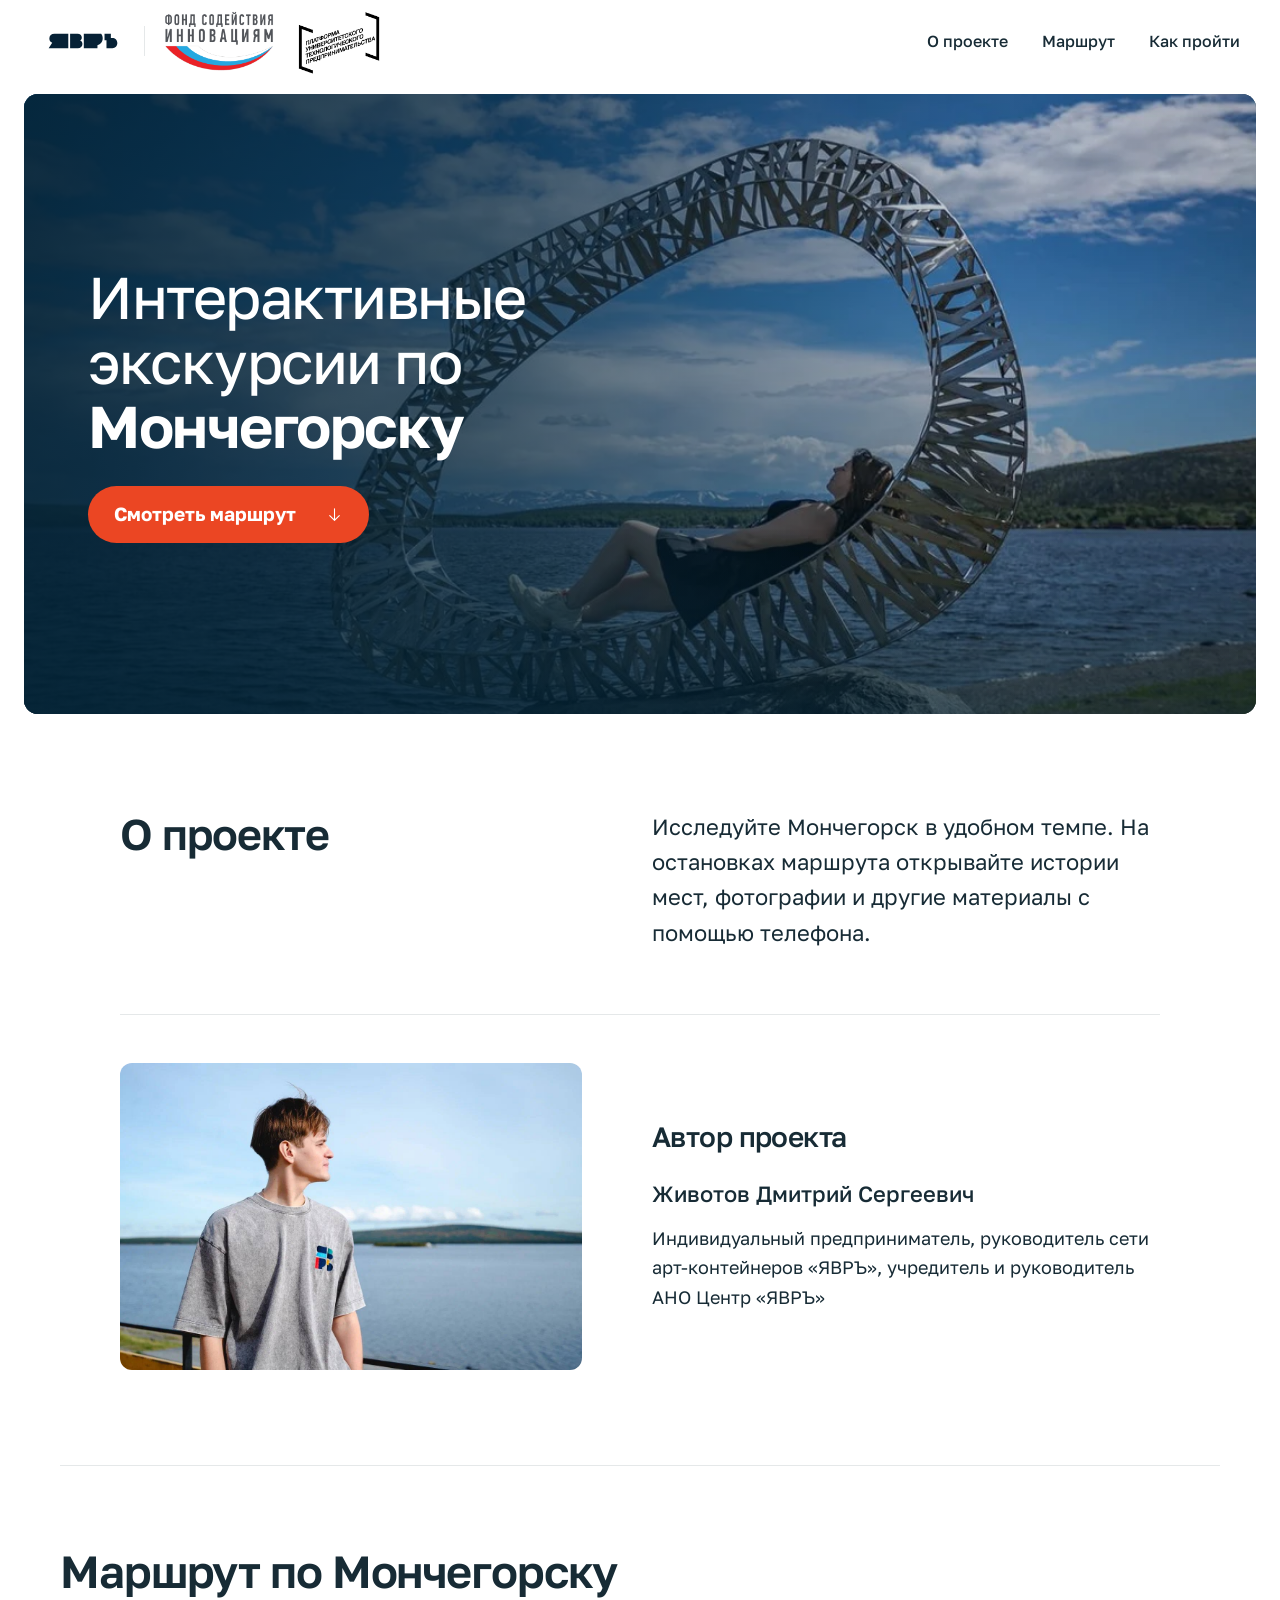
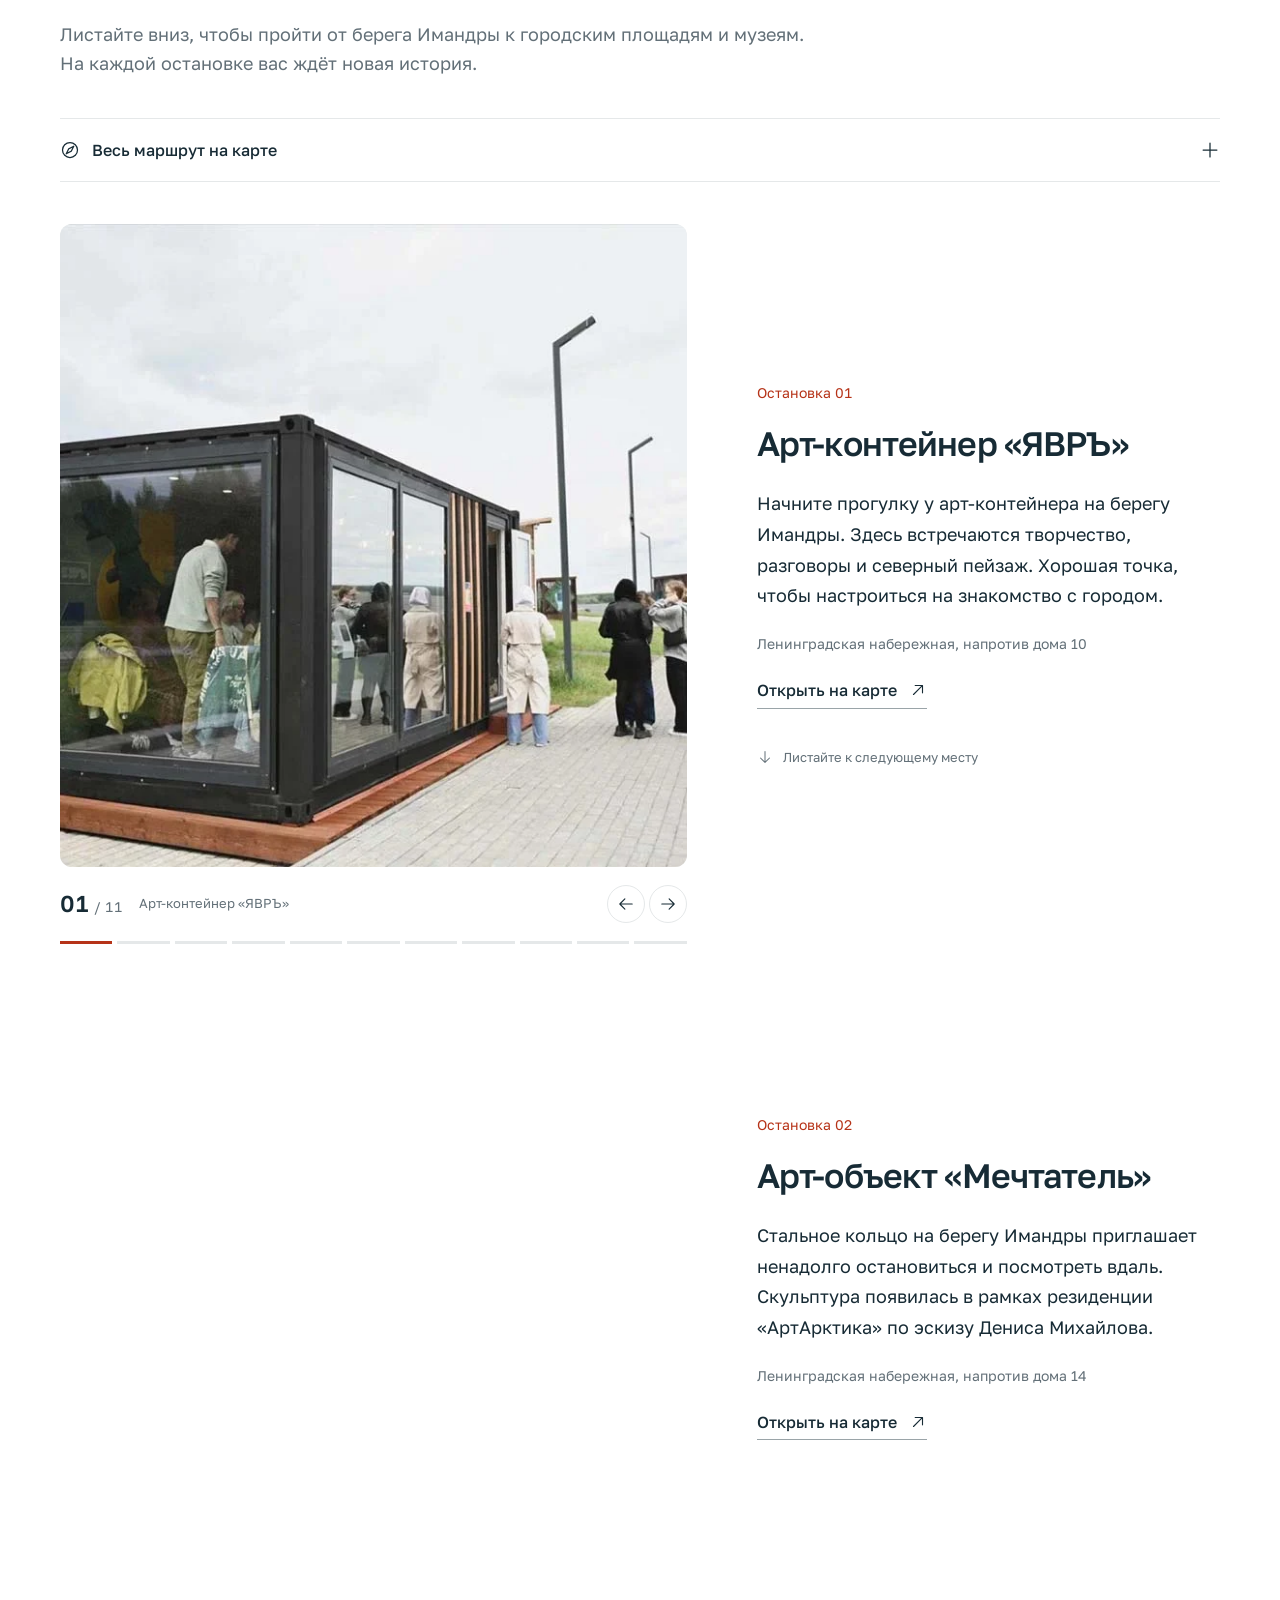
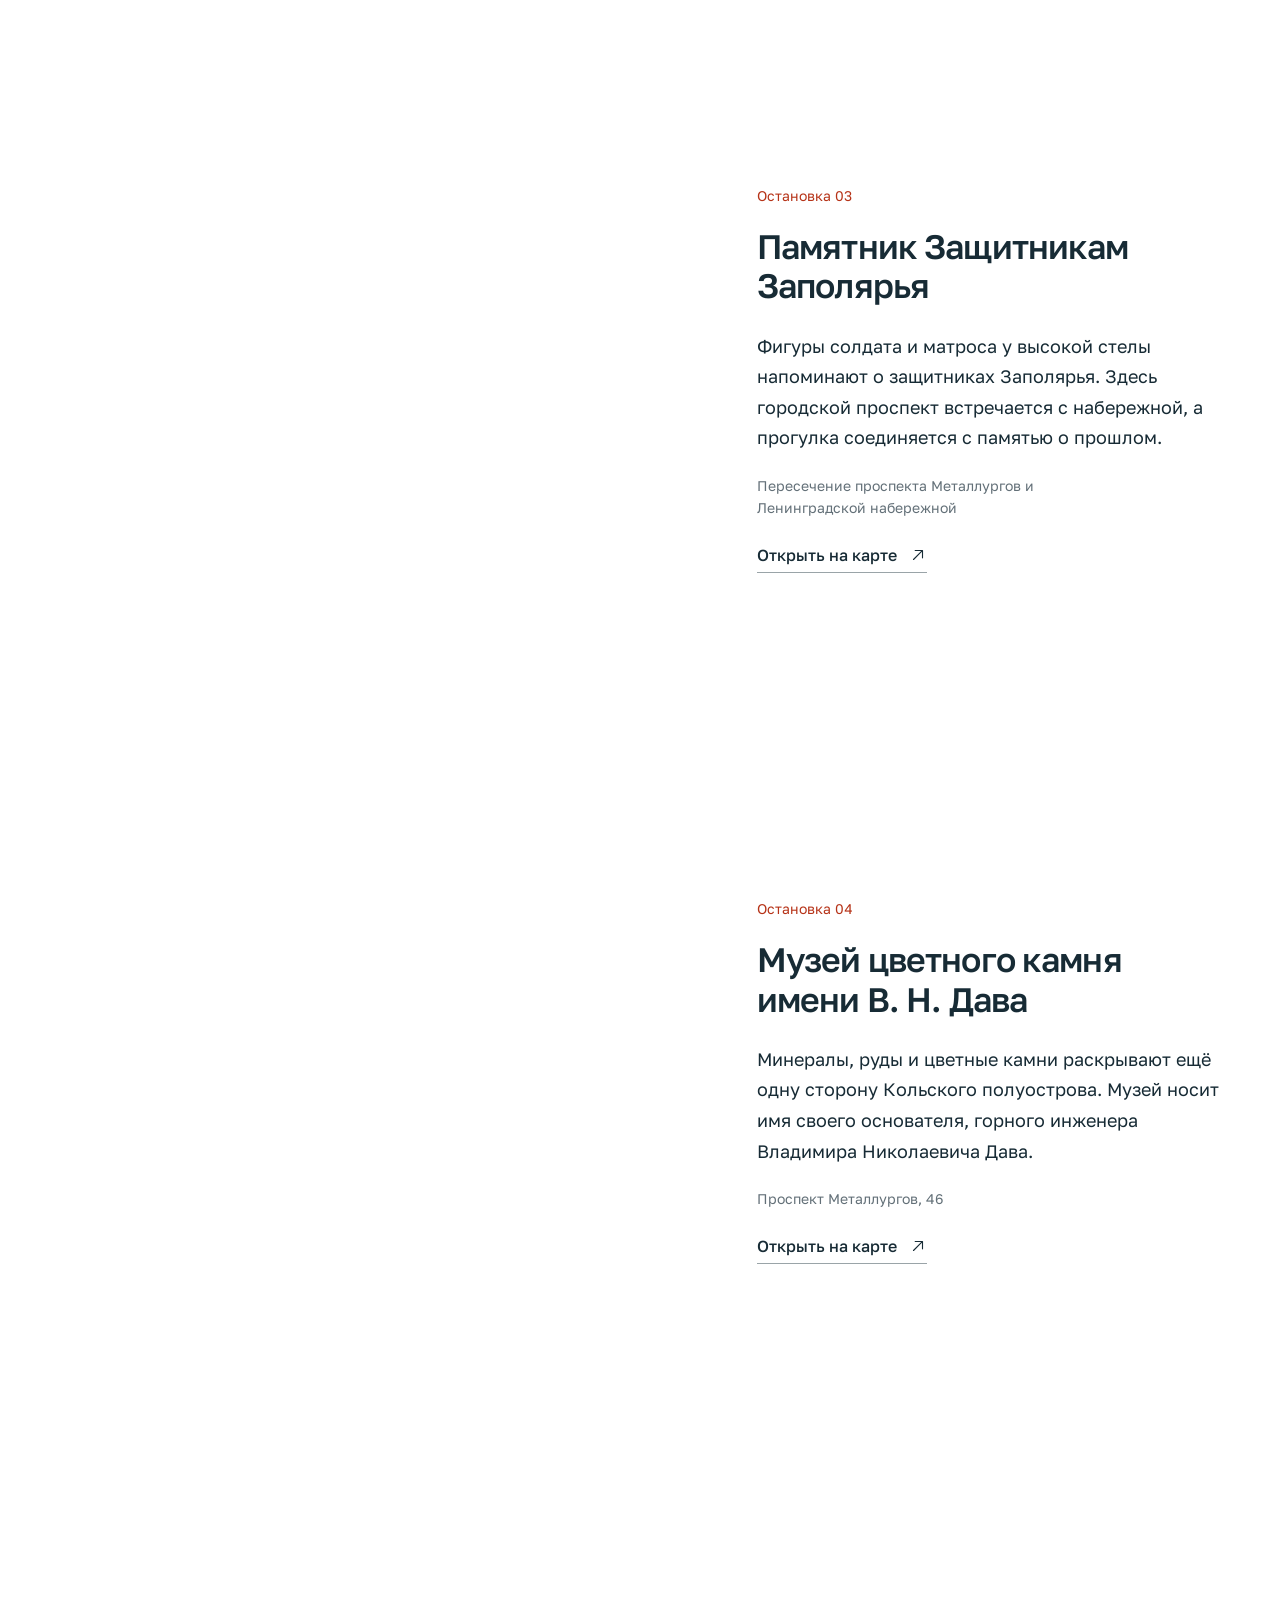
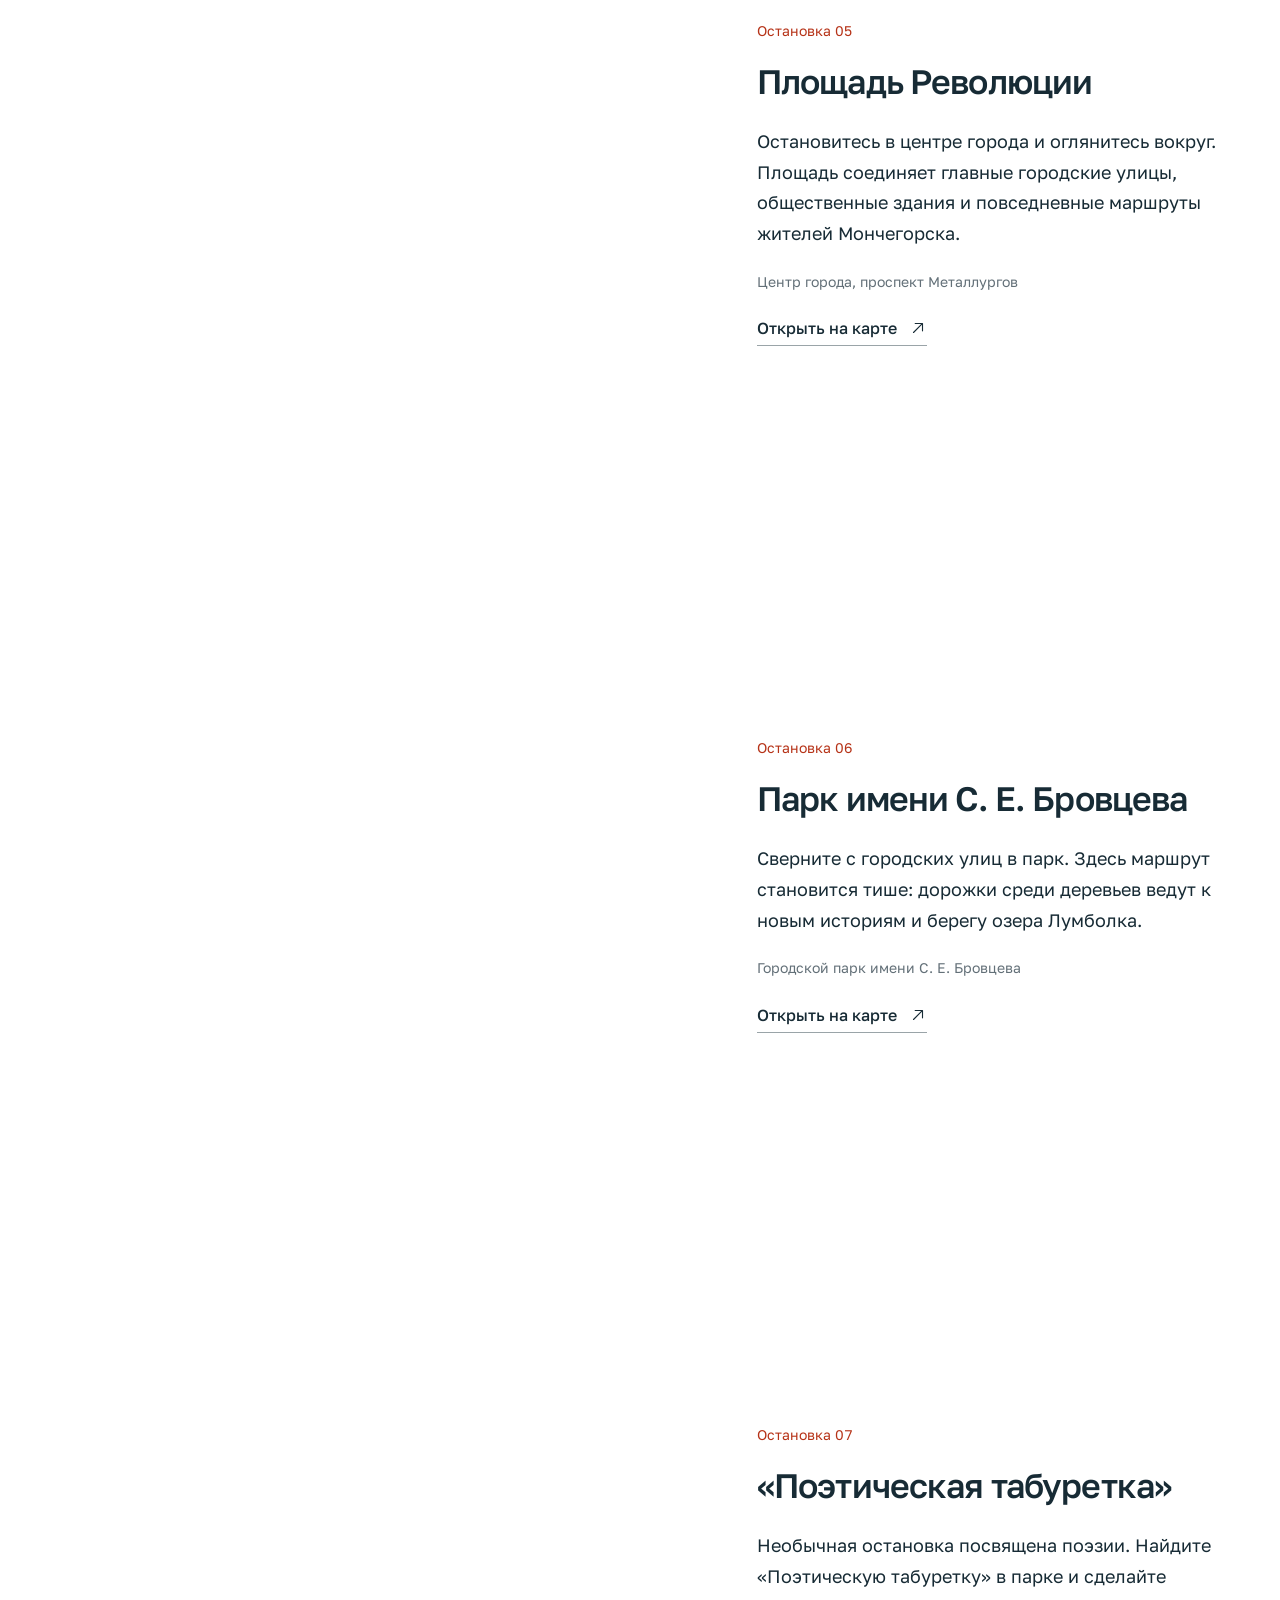
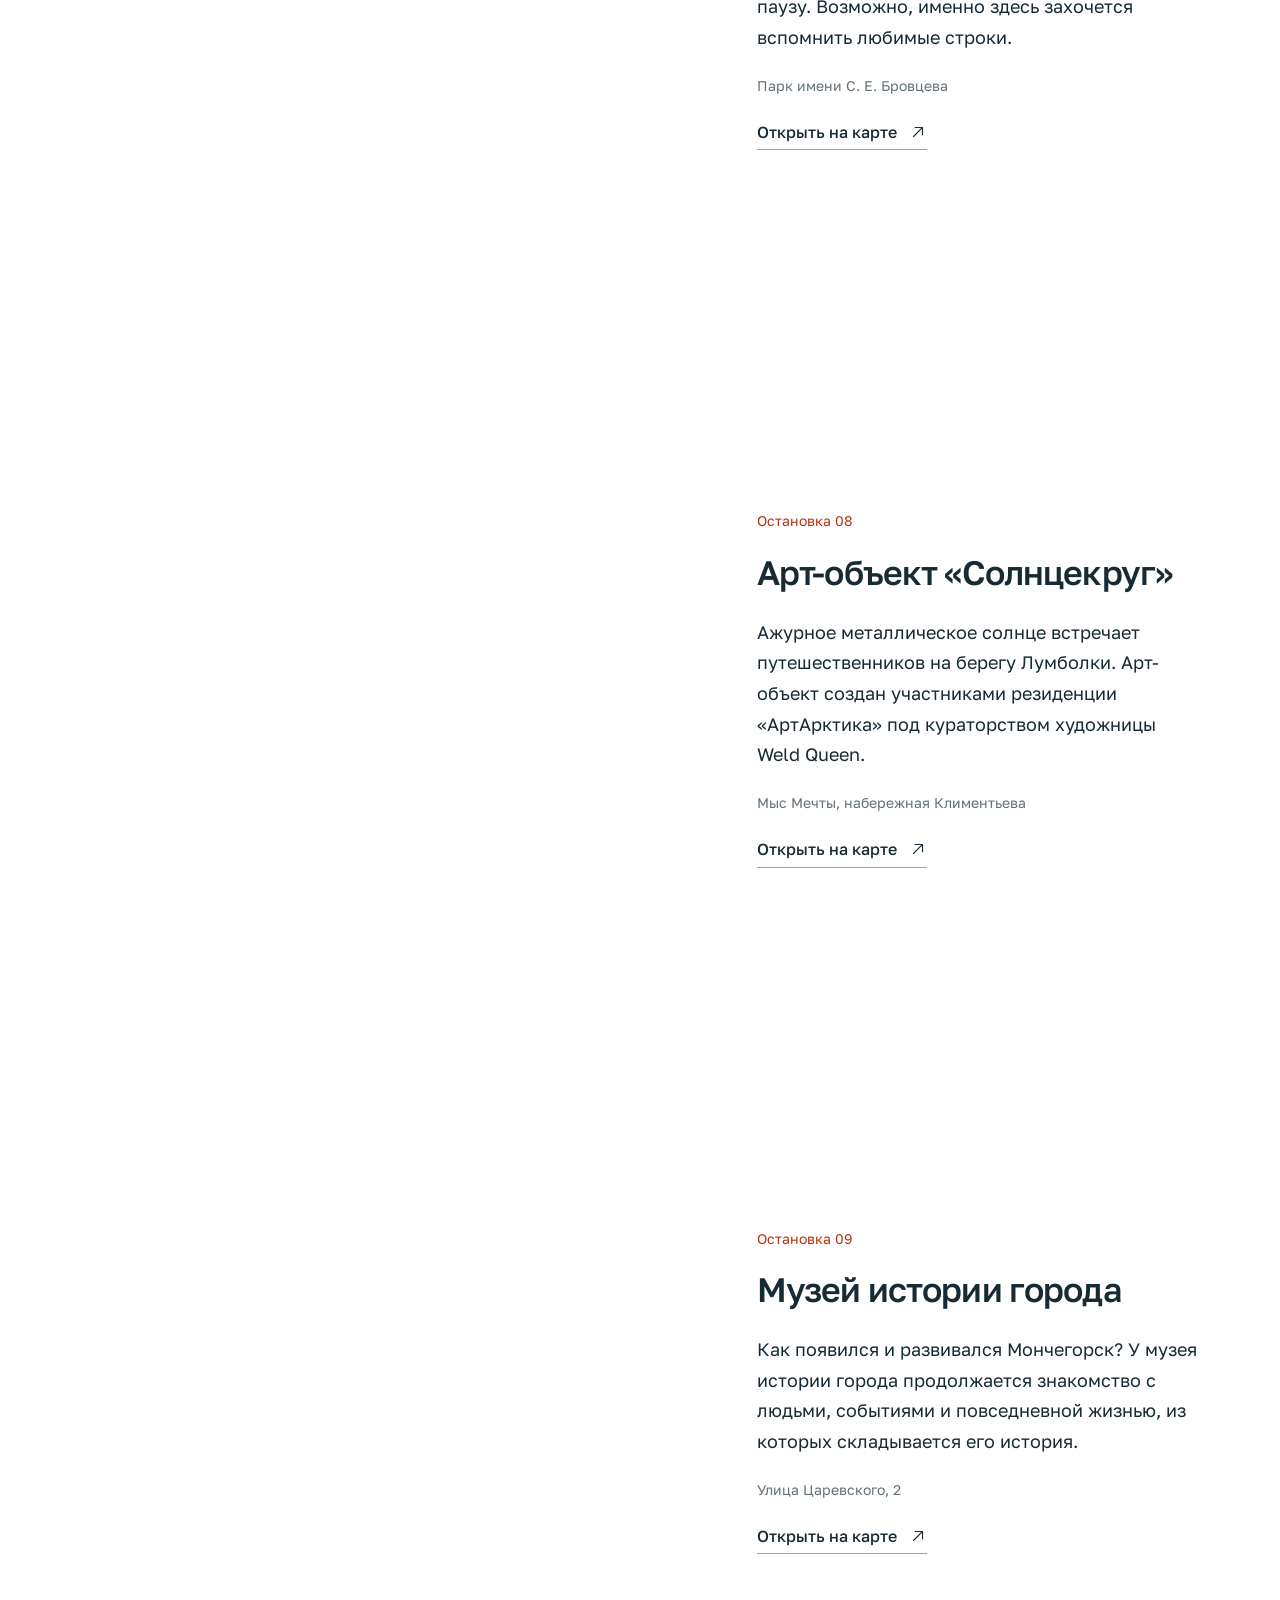
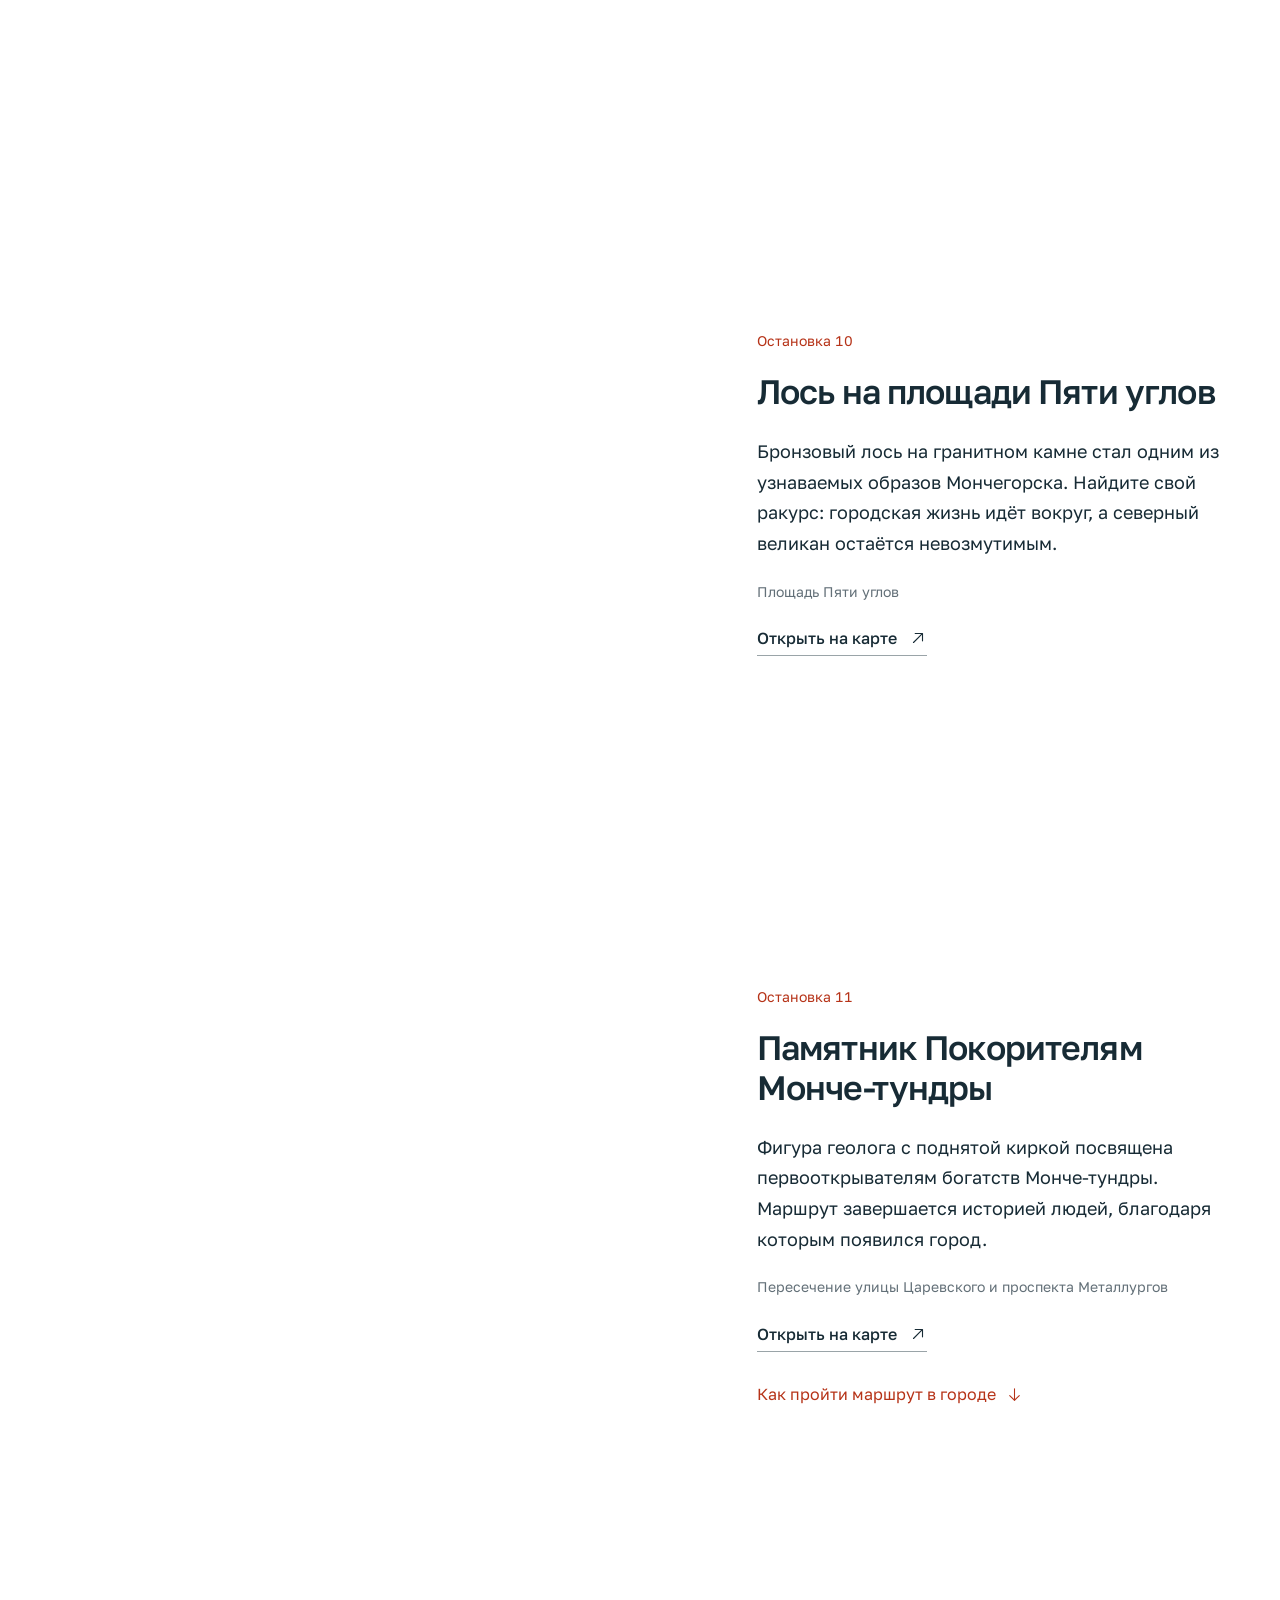
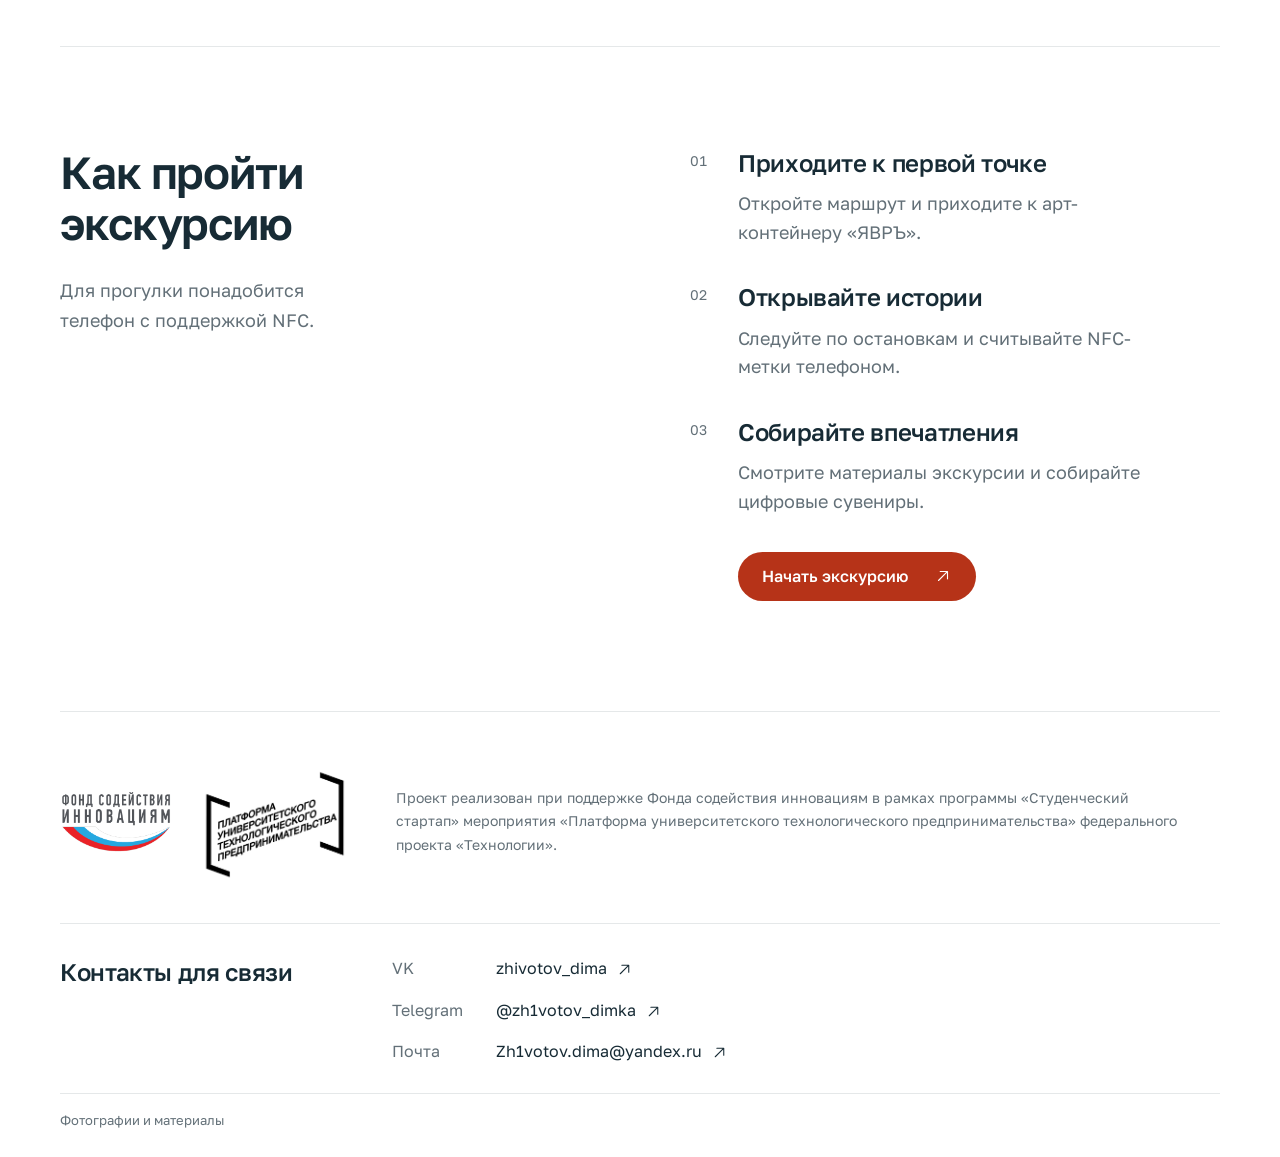
==== commit 4ee444e4: "Update tour preview with contact links" ====
--- a/index.html
+++ b/index.html
@@ -11,8 +11,8 @@
     <link rel="icon" type="image/svg+xml" href="./assets/logo-dark-vertical.svg" />
     <link rel="preload" href="./assets/GolosText-Variable.ttf" as="font" type="font/ttf" crossorigin />
     <title>Интерактивные экскурсии по Мончегорску · ЯВРЪ</title>
-    <script type="module" crossorigin src="./assets/index-BuOjUV6y.js"></script>
-    <link rel="stylesheet" crossorigin href="./assets/index-B7F1ycb_.css">
+    <script type="module" crossorigin src="./assets/index-DqckmYLB.js"></script>
+    <link rel="stylesheet" crossorigin href="./assets/index-kCfhLlrZ.css">
   </head>
   <body>
     <div id="root"></div>
--- a/assets/index-kCfhLlrZ.css
+++ b/assets/index-kCfhLlrZ.css
@@ -0,0 +1 @@
+:root{color:#172b35;font-synthesis:none;--ink:#172b35;--muted:#637078;--line:#e5e8e9;--red:#b63318;--surface:#f5f6f6;--ease:cubic-bezier(.16,1,.3,1);background:#fff;font-family:Golos Text,Arial,sans-serif;font-weight:500}*{box-sizing:border-box}html{scroll-behavior:smooth;scrollbar-color:#b7c0c3 #fff;scroll-padding-top:35px}body{margin:0}::selection{color:#042436;background:#e6aa37}h1,h2,h3,p,figure{margin:0}h1,h2,h3{text-wrap:balance;font-weight:500}a{color:inherit;text-underline-offset:5px;text-decoration:none}button{font:inherit;color:inherit;cursor:pointer}button,a{-webkit-tap-highlight-color:transparent}button{background:0 0;border:0}button:disabled{opacity:.3;cursor:default}button:not(:disabled):active,.button:active{transform:translateY(1px)}button:focus-visible,a:focus-visible,[tabindex]:focus-visible{outline-offset:5px;outline:2px solid #37787d}img{max-width:100%;display:block}button svg,a svg{flex-shrink:0}p{text-wrap:pretty;line-height:1.6}.muted{color:var(--muted)}.section-pad{max-width:1160px;margin:0 auto;padding:100px 0}.icon-button{border-radius:50%;justify-content:center;align-items:center;width:42px;height:42px;transition:background .2s;display:inline-flex}.icon-button:hover:not(:disabled){background:#e9edee}.button{background:var(--ink);color:#fff;white-space:nowrap;border-radius:999px;justify-content:center;align-items:center;gap:26px;min-height:48px;padding:14px 24px;line-height:1.3;transition:background .2s,transform .2s;display:inline-flex}.button:hover{background:#344a54}.button svg{transition:transform .25s}.button:hover svg{transform:translateY(2px)}.header{z-index:20;background:#fff;height:82px;position:relative}.header-inner{justify-content:space-between;align-items:center;max-width:1280px;height:100%;margin:auto;padding:0 40px;display:flex}.partners{align-items:center;gap:23px;display:flex}.logo{width:86px;height:auto}.partner-rule{background:var(--line);width:1px;height:30px}.fund-link img{width:112px;height:auto}.nav{align-items:center;gap:34px;display:flex}.nav a{padding:12px 0;transition:color .2s}.nav a:hover{color:var(--red)}.menu-toggle{display:none}.skip-link{border:1px solid var(--ink);background:#fff;padding:15px;position:absolute;top:-90px;left:12px}.skip-link:focus{top:12px}.hero{max-width:1280px;margin:auto;padding:0 40px}.hero-content{text-align:center;padding:45px 0 42px}.hero h1{letter-spacing:-.035em;line-height:1.06}.hero h1 span{color:#68757c}.hero-content>p{margin-top:20px}.hero-cta{margin-top:23px}.hero-figure{margin:0;position:relative}.hero-figure>img{object-fit:cover;object-position:50% 49%;border-radius:4px;width:100%;height:clamp(340px,31vw,430px)}.hero-figure figcaption{color:var(--muted);justify-content:space-between;padding-top:13px;line-height:1.5;display:flex}.about{max-width:720px;padding-top:110px;padding-bottom:100px}.about h2{letter-spacing:-.025em;line-height:1.15}.about-copy{max-width:630px;margin-top:28px;line-height:1.55}.support{border-top:1px solid var(--line);grid-template-columns:110px 1fr;align-items:center;gap:34px;margin-top:48px;padding-top:28px;display:grid}.support img{width:110px;height:auto}.support p{color:var(--muted);line-height:1.6}.route-section{border-top:1px solid var(--line);padding-top:80px}.section-heading{margin-bottom:40px}.section-heading h2{letter-spacing:-.025em;line-height:1.12}.route-intro{color:var(--muted);margin-top:22px}.route-explorer{grid-template-columns:minmax(0,1.55fr) minmax(300px,1fr);align-items:start;gap:36px;display:grid}.map-shell{background:#f7f8f3;border-radius:4px;flex-direction:column;min-height:480px;display:flex;overflow:hidden}.map-top{justify-content:space-between;align-items:center;padding:15px 19px;display:flex}.map-top>span{align-items:center;gap:9px;display:flex}.map-controls{gap:5px;display:flex}.map-controls .icon-button{background:#fff;width:33px;height:33px}.map-controls .icon-button:disabled{opacity:.45}.map-scroll{scrollbar-width:thin;scrollbar-color:#c5ccc9 #f7f8f3;margin:auto 0;overflow:auto hidden}.map-canvas{aspect-ratio:1100/455;position:relative}.route-image{width:100%;display:block}.map-marker{color:#fff;z-index:2;background:#b63318;border:2px solid #fff;border-radius:50%;justify-content:center;align-items:center;width:30px;height:30px;padding:0;font-weight:800;transition:background .2s,box-shadow .2s;display:flex;position:absolute;transform:translate(-50%,-50%)}.map-marker:hover{background:var(--ink);z-index:3}.map-marker.selected{background:var(--ink);z-index:4;box-shadow:0 0 0 3px #fff}.map-marker:not(:disabled):active{transform:translate(-50%,-50%)}.map-marker:focus-visible{outline-offset:2px}.map-credit{color:#53605c;justify-content:space-between;gap:10px;padding:17px 19px;display:flex}.map-credit>span{align-items:center;gap:7px;display:flex}.route-dot{background:#b63318;width:16px;height:2px;display:block}.map-hint{color:#53605c;padding:12px 19px 0;display:block}.stop-panel{flex-direction:column;min-width:0;display:flex}.stop-image-wrap{background:var(--surface);border-radius:4px;height:226px;position:relative;overflow:hidden}.stop-image{object-fit:cover;width:100%;height:100%}.stop-count{background:#fff;border-radius:99px;padding:7px 11px;position:absolute;bottom:15px;left:15px}.stop-count span{color:var(--muted)}.stop-type{color:var(--muted);margin-bottom:9px}.stop-body h3{letter-spacing:-.02em;min-height:66px;line-height:1.14}.stop-description{color:#53616a;min-height:112px;margin-top:17px}.map-link{border-bottom:1px solid #9aa4a8;align-items:center;gap:12px;margin-top:17px;padding:0 0 6px;display:inline-flex}.map-link:hover{color:var(--red);border-color:var(--red)}.stop-navigation{border-top:1px solid var(--line);justify-content:space-between;align-items:center;margin-top:22px;padding-top:12px;display:flex}.stop-navigation>span{color:var(--muted)}.stop-navigation>div{gap:5px;display:flex}.stop-navigation button{width:34px;height:34px}.route-list-heading{margin:54px 0 22px}.stops-list{grid-template-rows:repeat(6,auto);grid-template-columns:1fr 1fr;grid-auto-flow:column;column-gap:55px;margin:0;padding:0;list-style:none;display:grid}.stop-row{text-align:left;border-bottom:1px solid var(--line);align-items:center;gap:16px;width:100%;min-height:55px;padding:12px 0;transition:color .2s;display:flex}.list-number{color:var(--muted);font-variant-numeric:tabular-nums;min-width:21px}.stop-row>svg{opacity:0;width:16px;margin-left:auto;transition:opacity .2s}.stop-row.active,.stop-row:hover{color:var(--red)}.stop-row.active svg,.stop-row:hover svg{opacity:1}.stop-row.active .list-number{color:var(--red)}.route-note{color:var(--muted);max-width:620px;margin-top:25px}.how-section{border-top:1px solid var(--line);grid-template-columns:1fr 1fr;gap:100px;padding-top:100px;padding-bottom:110px;display:grid}.how-intro h2{letter-spacing:-.025em;line-height:1.12}.how-intro>p{color:var(--muted);margin-top:26px}.steps{margin:0;padding:0;list-style:none}.steps li{grid-template-columns:24px 1fr;gap:24px;margin-bottom:35px;display:grid}.step-number{color:var(--muted);font-variant-numeric:tabular-nums;padding-top:5px}.steps h3{letter-spacing:-.015em;line-height:1.25}.steps p{color:var(--muted);max-width:360px;margin-top:11px}.start-button{margin-top:1px;margin-left:48px}.start-note{color:var(--muted);margin:12px 0 0 48px}.footer{border-top:1px solid var(--line);padding-top:56px;padding-bottom:26px}.footer-top{justify-content:space-between;align-items:center;display:flex}.footer-top h2{letter-spacing:-.03em}.footer-top .icon-button{border:1px solid var(--line)}.footer-bottom{justify-content:space-between;align-items:center;gap:25px;margin-top:70px;display:flex}.footer-bottom>a img{width:91px;height:auto}.footer-links{gap:32px;display:flex}.footer-links>a,.footer-links>button{align-items:center;gap:7px;padding:12px 0;display:inline-flex}.footer-links>a:hover,.footer-links>button:hover{color:var(--red)}.footer-bottom>p{color:var(--muted);text-align:right}.credits{border-top:1px solid var(--line);color:var(--muted);margin-top:28px;padding-top:16px}.credits a:hover{text-decoration:underline}.toast{z-index:100;background:var(--ink);color:#fff;border-radius:12px;align-items:center;gap:18px;width:max-content;max-width:calc(100% - 32px);padding:16px 20px;line-height:1.5;display:flex;position:fixed;bottom:24px;left:50%;transform:translate(-50%);box-shadow:0 8px 28px #172b3526}.toast .icon-button{flex-shrink:0;width:32px;height:32px}.toast .icon-button:hover{background:#344a54}@media (width>=1500px){.hero-content{padding-top:55px;padding-bottom:46px}}@media (width<=1240px){.section-pad{margin-left:40px;margin-right:40px}.about{margin-left:auto;margin-right:auto}.route-explorer{grid-template-columns:minmax(0,1.4fr) minmax(300px,1fr);gap:26px}.how-section{gap:65px}.hero-content{padding-top:36px;padding-bottom:35px}.hero-figure>img{height:350px}}@media (width<=900px){.hero,.header-inner{padding:0 28px}.nav{gap:23px}.section-pad{margin-left:28px;margin-right:28px;padding-top:75px;padding-bottom:75px}.about{max-width:620px;margin-left:auto;margin-right:auto;padding-left:0;padding-right:0}.hero-content{padding-top:35px;padding-bottom:35px}.hero-figure>img{height:350px}.route-explorer{grid-template-columns:1fr;gap:28px}.map-shell{min-height:365px}.stop-panel{grid-template-columns:1fr 1fr;column-gap:27px;display:grid}.stop-image-wrap{grid-row:1/3;height:100%;min-height:300px}.stop-body{padding-top:0}.stop-body h3,.stop-description{min-height:0}.stop-navigation{margin-top:18px}.stops-list{column-gap:28px}.stop-row{gap:10px}.how-section{gap:40px}.steps li{gap:16px}.start-button,.start-note{margin-left:40px}.footer-links{gap:20px}}@media (width<=600px){html{scroll-padding-top:20px}.header{height:72px}.header-inner{padding:0 22px}.partners{gap:15px}.logo{width:71px}.fund-link img{width:87px}.partner-rule{height:27px}.menu-toggle{display:inline-flex}.nav{border-bottom:1px solid var(--line);background:#fff;flex-direction:column;align-items:stretch;gap:0;padding:10px 24px 20px;display:none;position:absolute;top:72px;left:0;right:0}.nav.is-open{display:flex}.nav a{padding:14px 0}.hero{padding:0 20px}.hero-content{padding:38px 0 32px}.hero h1{letter-spacing:-.035em;line-height:1.09}.hero-content>p{margin-top:19px}.button{gap:21px;min-height:46px;padding:13px 21px}.hero-cta{margin-top:22px}.hero-figure>img{object-position:52% 50%;border-radius:3px;height:330px}.hero-figure figcaption{gap:12px;padding-top:11px}.hero-figure figcaption span:last-child{white-space:nowrap}.section-pad{margin:0 24px;padding-top:68px;padding-bottom:68px}.about h2{line-height:1.18}.about-copy{margin-top:23px;line-height:1.6}.support{grid-template-columns:1fr;gap:20px;margin-top:35px;padding-top:24px}.support img{width:104px}.support p{line-height:1.65}.section-heading{margin-bottom:28px}.section-heading h2{line-height:1.15}.route-intro{margin-top:20px}.route-intro br{display:none}.route-explorer{gap:25px}.map-shell{min-height:330px;margin:0 -4px}.map-top{padding:10px 12px}.map-scroll{padding-bottom:5px}.map-marker{width:30px;height:30px}.map-credit{padding:12px}.map-hint{padding:9px 12px 0}.stop-panel{gap:0;display:flex}.stop-image-wrap{height:235px;min-height:0}.stop-body{padding-top:22px}.stop-body h3{max-width:330px;min-height:0}.stop-description{margin-top:14px;line-height:1.65}.map-link{margin-top:17px}.stop-navigation{margin-top:21px;padding-top:10px}.route-list-heading{margin:37px 0 15px}.stops-list{grid-template-rows:none;grid-template-columns:1fr;grid-auto-flow:row}.stop-row{gap:12px;min-height:58px;padding:13px 0}.stop-row>svg{width:17px}.route-note{margin-top:23px;line-height:1.65}.how-section{display:block}.how-intro>p{margin-top:20px}.how-content{margin-top:36px}.steps li{gap:16px;margin-bottom:29px}.steps p{margin-top:9px;line-height:1.6}.start-button,.start-note{margin-left:40px}.footer{padding-top:40px;padding-bottom:24px}.footer-top{gap:15px}.footer-top .icon-button{flex-shrink:0;width:37px;height:37px}.footer-bottom{grid-template-columns:1fr auto;gap:28px;margin-top:42px;display:grid}.footer-bottom>a img{width:84px}.footer-links{flex-direction:column;grid-area:2/1;align-items:start;gap:3px}.footer-links>a,.footer-links>button{padding:8px 0}.footer-bottom>p{grid-area:2/2;align-self:end}.credits{margin-top:25px}.toast{gap:10px;padding:15px;bottom:15px}}@media (prefers-reduced-motion:reduce){html{scroll-behavior:auto}*,:before,:after{transition-duration:.01ms!important;animation-duration:.01ms!important;animation-iteration-count:1!important}.hero-figure{clip-path:none!important}}@media (width>=901px){.hero{grid-template-columns:minmax(0,.9fr) minmax(0,1.3fr);align-items:center;gap:48px;padding-top:38px;padding-bottom:20px;display:grid}.hero-content{text-align:left;padding:0 0 32px}.hero h1{line-height:1.1}.hero h1 span{white-space:nowrap}.hero-content>p{margin-top:25px}.hero-cta{margin-top:27px}.hero-figure>img{object-position:50% 50%;height:clamp(420px,42vw,540px)}.about{padding-top:110px}}@media (width>=601px) and (width<=900px){.hero-figure{max-width:660px;margin:auto}.hero-figure>img{height:440px}}.hero{isolation:isolate;color:#fff;background:#042436;border-radius:14px;align-items:center;gap:0;max-width:1392px;height:620px;margin:12px auto 0;padding:58px 64px;display:flex;position:relative;overflow:hidden}.hero-background{object-fit:cover;object-position:50% 49%;z-index:-3;width:100%;height:100%;position:absolute;inset:0}.hero-shade{z-index:-2;background:linear-gradient(90deg,#042436e0,#042436ab 38%,#04243626 80%),linear-gradient(#0000 70%,#0424368c);position:absolute;inset:0}.hero-content{text-align:left;max-width:680px;padding:0 0 34px}.hero h1{letter-spacing:-.03em;font-weight:800;line-height:1.06}.hero h1 span{color:#fff;white-space:normal;font-weight:500}.hero-content>p{color:#fff;margin-top:27px}.hero-cta{background:#eb4623;gap:30px;min-height:56px;margin-top:28px;padding:16px 26px;font-weight:800}.hero-cta:hover{background:#c63a1b}.hero-caption{color:#fff;justify-content:space-between;gap:20px;display:flex;position:absolute;bottom:26px;left:64px;right:40px}.about{grid-template-columns:1fr 1.1fr;column-gap:70px;max-width:1040px;padding-top:95px;padding-bottom:95px;display:grid}.about h2{font-weight:800;line-height:1.12}.about h2 span{color:#b63318}.about-copy{margin-top:0}.support{grid-column:2;grid-template-columns:90px 1fr;gap:25px;margin-top:34px}.section-heading h2{font-weight:800}.stop-panel{background:#f4f6f6;border-radius:12px;overflow:hidden}.stop-image-wrap{border-radius:0}.stop-body{padding:23px 25px 0}.stop-navigation{margin:22px 25px 0;padding-bottom:12px}.stop-body h3{font-weight:500}.how-intro h2{font-weight:800}.start-button{background:#b63318}.start-button:hover{background:#922710}.footer-top h2{font-weight:800}.footer-top .icon-button{background:#e6aa37;border:0}.footer{padding-top:48px}.footer-bottom{margin-top:48px}@media (width<=1440px){.hero{margin-left:24px;margin-right:24px}}@media (width<=1120px){.hero{height:590px;padding-left:42px;padding-right:42px}.hero-caption{left:42px}.about{gap:35px;margin-left:40px;margin-right:40px}.support{gap:18px}}@media (width<=900px){.hero{height:580px;padding-left:34px;padding-right:34px}.hero-content{padding-bottom:30px}.hero-caption{left:34px;right:34px}.hero-background{object-position:61% 50%}.hero-shade{background:linear-gradient(90deg,#042436de,#0424369c 60%,#04243640),linear-gradient(#0000 70%,#04243673)}.about{grid-template-columns:1fr 1fr;max-width:none;margin-left:28px;margin-right:28px;padding-top:72px;padding-bottom:72px}.support{grid-template-columns:1fr;gap:16px;margin-top:0}.support img{width:90px}.stop-body{padding:22px}.stop-navigation{margin:0 22px;padding-bottom:12px}.stop-image-wrap{border-radius:0}}@media (width<=600px){.hero{border-radius:12px;align-items:center;height:610px;min-height:0;margin:5px 12px 0;padding:38px 23px 90px}.hero-content{max-width:100%;padding:0}.hero h1{letter-spacing:-.03em;line-height:1.1}.hero-content>p{max-width:230px;margin-top:24px;line-height:1.55}.hero-cta{gap:19px;min-height:54px;margin-top:25px;padding:15px 21px}.hero-background{object-position:57% 50%}.hero-shade{background:linear-gradient(90deg,#042436d6,#04243680),linear-gradient(#0000 66%,#04243699)}.hero-caption{align-items:end;bottom:24px;left:23px;right:23px}.hero-caption span:first-child{max-width:145px}.hero-caption span:last-child{white-space:nowrap}.about{margin:0 24px;padding:64px 0;display:block}.about-copy{margin-top:24px}.support{grid-template-columns:1fr;margin-top:32px;display:grid}.stop-body{padding:23px 21px 0}.stop-navigation{margin:20px 21px 0}}@media (prefers-reduced-motion:reduce){.hero-background{transform:none!important}}@font-face{font-family:Golos Text;src:url(../assets/GolosText-Variable.ttf)format("truetype");font-style:normal;font-weight:400 900;font-display:swap}:root{--type-caption:13px;--type-label:14px;--type-ui:16px;--type-body:18px;--type-lead:22px;font-family:Golos Text,Arial,sans-serif;font-size:16px;font-weight:400}body,button{font-family:Golos Text,Arial,sans-serif}p{line-height:1.65}.nav{font-size:var(--type-ui);font-weight:500}.hero h1{letter-spacing:-.025em;font-size:clamp(48px,4.6vw,66px);font-weight:650;line-height:1.09}.hero h1 span{font-weight:450}.hero-content>p{font-size:var(--type-body);font-weight:400;line-height:1.5}.button{font-size:var(--type-ui);font-weight:550;line-height:1.3}.hero-cta{font-size:19px;font-weight:700}.hero-caption{font-size:var(--type-caption);line-height:1.45}.about h2,.section-heading h2,.how-intro h2,.footer-top h2{letter-spacing:-.025em;font-weight:600;line-height:1.15}.about-copy{font-size:var(--type-lead);font-weight:400;line-height:1.6}.support{grid-template-columns:1fr;gap:20px}.support p{font-size:var(--type-label);line-height:1.65}.support img{width:112px}.route-intro{font-size:var(--type-body);line-height:1.6}.map-top{font-size:var(--type-label);font-weight:500}.map-hint,.map-credit{font-size:var(--type-caption);line-height:1.5}.map-credit{flex-wrap:wrap;row-gap:10px}.map-marker{font-size:var(--type-caption);font-weight:700}.stop-count{font-size:var(--type-caption)}.stop-type{font-size:var(--type-label);line-height:1.5}.stop-body h3{letter-spacing:-.02em;min-height:0;font-size:30px;font-weight:550;line-height:1.18}.stop-description{font-size:var(--type-body);min-height:0;line-height:1.65}.map-link{font-size:var(--type-ui);font-weight:500;line-height:1.4}.stop-navigation>span{font-size:var(--type-caption)}.route-list-heading h3{font-size:22px;font-weight:550}.stop-row{font-size:var(--type-ui);min-height:64px;line-height:1.5}.stop-row>span:nth-child(2){min-width:0}.list-number{font-size:var(--type-label)}.stop-row>svg{flex-shrink:0}.route-note{font-size:var(--type-caption);max-width:70ch;line-height:1.65}.how-intro>p{font-size:var(--type-body)}.steps h3{letter-spacing:-.015em;font-size:24px;font-weight:550;line-height:1.3}.steps p{font-size:var(--type-body);max-width:45ch;line-height:1.6}.step-number{font-size:var(--type-label)}.start-note{font-size:var(--type-label);line-height:1.5}.footer-links>a,.footer-links>button{font-size:var(--type-ui);font-weight:450}.footer-bottom>p,.credits{font-size:var(--type-caption);line-height:1.6}.toast{font-size:var(--type-ui)}@media (width<=1120px){.about h2{font-size:36px}.about-copy{font-size:20px}.hero h1{font-size:54px}}@media (width<=900px){.hero h1{font-size:50px}.about-copy{font-size:20px}.stop-panel{grid-template-columns:minmax(0,.9fr) minmax(0,1.1fr)}.stop-body h3{font-size:27px}.stop-description{font-size:17px}.stops-list{column-gap:24px}.stop-row{font-size:var(--type-ui)}.footer-links{gap:20px}.steps h3{font-size:22px}.steps p{font-size:17px}}@media (width<=600px){.nav{font-size:var(--type-ui)}.hero h1{letter-spacing:-.025em;font-size:clamp(30px,8.8vw,46px);line-height:1.14}.hero-content>p{font-size:var(--type-ui);max-width:270px;line-height:1.55}.hero-cta{gap:15px;padding-left:18px;padding-right:18px;font-size:19px}.hero-caption{gap:14px;font-size:12px;line-height:1.45}.hero-caption span:first-child{max-width:175px}.hero-caption span:last-child{white-space:normal;text-align:right;max-width:100px}.about h2{font-size:34px}.about-copy{font-size:20px;line-height:1.6}.support p{font-size:var(--type-label)}.section-heading h2{font-size:33px}.route-intro{font-size:17px;line-height:1.6}.map-top{font-size:var(--type-label)}.map-hint,.map-credit{font-size:12px}.map-hint{padding-top:13px}.stop-body h3{font-size:28px;line-height:1.2}.stop-description{font-size:17px;line-height:1.65}.stop-type{font-size:var(--type-label)}.map-link{font-size:var(--type-ui)}.stop-navigation>span{font-size:var(--type-caption)}.route-list-heading h3{font-size:22px}.stop-row{font-size:var(--type-ui);padding:16px 0;line-height:1.5}.list-number{font-size:var(--type-label)}.route-note{font-size:var(--type-caption)}.how-intro h2{font-size:34px}.how-intro>p{font-size:var(--type-body)}.steps h3{font-size:22px}.steps p{font-size:17px}.start-note{font-size:var(--type-label)}.footer-top h2{font-size:28px}.footer-links>a,.footer-links>button{font-size:var(--type-label)}.footer-bottom>p,.credits{font-size:12px}.toast{font-size:var(--type-ui)}}@media (width<=360px){.hero{padding-left:19px;padding-right:19px}.hero-cta{gap:12px;padding-left:15px;padding-right:15px;font-size:19px}.hero-caption{font-size:12px;left:19px;right:19px}.hero h1{font-size:30px}.footer-bottom{grid-template-columns:1fr}.footer-bottom>p{text-align:left;grid-area:3/1}.stop-body{padding-left:18px;padding-right:18px}.stop-navigation{margin-left:18px;margin-right:18px}.map-credit{font-size:12px}}.about h2{font-size:43px}.section-heading h2,.how-intro h2{font-size:45px}.footer-top h2{font-size:42px}@media (width<=1120px){.about h2{font-size:36px}}@media (width<=900px){.section-heading h2{font-size:39px}.how-intro h2{font-size:36px}.footer-top h2{font-size:37px}}@media (width<=600px){.about h2,.how-intro h2{font-size:34px}.section-heading h2{font-size:33px}.footer-top h2{font-size:28px}}.journey-overview{border-top:1px solid var(--line);border-bottom:1px solid var(--line);margin:0 0 42px}.journey-overview>summary{cursor:pointer;align-items:center;gap:12px;padding:21px 0;font-size:16px;font-weight:500;list-style:none;display:flex}.journey-overview>summary::-webkit-details-marker{display:none}.journey-overview>summary:focus-visible{outline-offset:5px;outline:2px solid #37787d}.overview-plus{margin-left:auto;transition:transform .2s}.journey-overview[open] .overview-plus{transform:rotate(45deg)}.overview-content{padding:0 0 28px}.overview-content .map-shell{min-height:430px}.overview-content .stops-list{margin-top:28px}.overview-content .stop-row>svg{opacity:1}.journey-layout{grid-template-columns:minmax(0,1.15fr) minmax(0,.85fr);align-items:start;gap:70px;display:grid;position:relative}.journey-visual{z-index:2;background:#fff;flex-direction:column;align-self:start;min-width:0;height:calc(100svh - 96px);min-height:430px;max-height:720px;margin:0;display:flex;position:sticky;top:32px}.journey-image-stack{background:#edf0ef;border-radius:12px;flex:1;min-height:0;position:relative;overflow:hidden}.journey-photo{object-fit:cover;opacity:0;width:100%;height:100%;transition:opacity .5s ease,transform .9s var(--ease);pointer-events:none;position:absolute;inset:0;transform:scale(1.035)}.journey-photo.is-current{opacity:1;transform:scale(1)}.journey-caption{align-items:center;gap:16px;min-height:74px;padding:12px 0;line-height:1.4;display:flex}.journey-counter{color:var(--muted);font-variant-numeric:tabular-nums;white-space:nowrap;font-size:14px}.journey-counter strong{color:var(--ink);font-size:23px;font-weight:550}.journey-place{color:var(--muted);max-width:250px;font-size:13px}.journey-controls{flex-shrink:0;gap:4px;margin-left:auto;display:flex}.journey-controls .icon-button{border:1px solid var(--line);width:38px;height:38px}.journey-progress{gap:5px;height:3px;display:flex}.journey-progress>span{background:#e5e8e9;flex:1;transition:background .3s}.journey-progress>span.is-passed{background:#b63318}.journey-stop{outline-offset:8px;align-items:center;min-height:78svh;padding:90px 0;scroll-margin-top:90px;display:flex}.journey-stop:focus:not(:focus-visible){outline:none}.journey-story-inner{width:100%}.journey-number{color:#b63318;font-variant-numeric:tabular-nums;margin-bottom:20px;font-size:14px}.journey-stop h3{letter-spacing:-.025em;text-wrap:balance;font-size:clamp(28px,2.65vw,38px);font-weight:550;line-height:1.16}.journey-description{margin-top:25px;font-size:18px;line-height:1.7}.journey-address{color:var(--muted);margin-top:22px;font-size:14px;line-height:1.6}.journey-stop .map-link{margin-top:24px}.journey-scroll-hint{color:var(--muted);align-items:center;gap:10px;margin-top:38px;font-size:13px;display:flex}.journey-end{color:#b63318;align-items:center;gap:10px;margin-top:32px;font-size:16px;display:flex}.footer .support{grid-template-columns:120px minmax(0,1fr);align-items:center;gap:36px;max-width:940px;margin-top:44px;padding-top:32px;display:grid}.footer .support img{width:112px}.footer .support p{font-size:14px;line-height:1.7}.footer .credits{margin-top:28px}.how-intro>p{max-width:320px}.about h2{max-width:100%}@media (width<=1000px){.journey-layout{grid-template-columns:minmax(0,1fr) minmax(0,1fr);gap:38px}.journey-visual{height:calc(100svh - 80px);min-height:400px;top:24px}.journey-place{display:none}.journey-stop{padding:70px 0}.journey-stop h3{font-size:30px}.journey-description{font-size:17px}}@media (width<=700px){.journey-overview{margin-bottom:28px}.journey-overview>summary{padding:19px 0;font-size:16px}.journey-layout{margin:0 -28px;display:block}.journey-visual{z-index:5;background:#fff;height:auto;min-height:0;max-height:none;padding:0;top:0}.journey-image-stack{border-radius:0;flex:none;height:clamp(200px,38svh,330px)}.journey-caption{gap:12px;min-height:64px;padding:10px 24px}.journey-counter{font-size:13px}.journey-counter strong{font-size:22px}.journey-place{-webkit-line-clamp:2;-webkit-box-orient:vertical;max-width:200px;font-size:12px;display:-webkit-box;overflow:hidden}.journey-controls{gap:4px}.journey-controls .icon-button{width:34px;height:34px}.journey-progress{gap:4px;height:3px;padding:0 24px}.journey-stories{padding:0 28px}.journey-stop{border-bottom:1px solid var(--line);align-items:flex-start;min-height:64svh;padding:40px 0 80px;scroll-margin-top:45svh}.journey-stop:last-child{border-bottom:0;padding-bottom:32px}.journey-number{margin-bottom:15px;font-size:14px}.journey-stop h3{font-size:29px;line-height:1.18}.journey-description{margin-top:21px;font-size:17px;line-height:1.65}.journey-address{margin-top:18px;font-size:14px}.journey-stop .map-link{margin-top:20px;font-size:16px}.journey-scroll-hint{margin-top:29px;font-size:13px}.journey-end{margin-top:29px;font-size:16px;line-height:1.5}.overview-content .map-shell{min-height:330px}.footer .support{grid-template-columns:1fr;gap:21px;margin-top:32px;padding-top:26px}.footer .support p{font-size:13px;line-height:1.65}}@media (width<=600px){.journey-layout{margin-left:-24px;margin-right:-24px}.journey-stories{padding-left:24px;padding-right:24px}.route-section .section-heading h2{font-size:33px}.journey-caption{padding-left:20px;padding-right:20px}}@media (width<=360px){.journey-caption{gap:9px;padding-left:16px;padding-right:16px}.journey-place{font-size:12px}.journey-controls .icon-button{width:30px;height:30px}.journey-stop h3{font-size:27px}}@media (prefers-reduced-motion:reduce){.journey-photo{transition:none;transform:none}.journey-progress>span{transition:none}}.hero-content{padding-bottom:0}.project-author{border-top:1px solid var(--line);grid-column:1/-1;grid-template-columns:1fr 1.1fr;align-items:center;gap:70px;margin-top:64px;padding-top:48px;display:grid}.author-photo{aspect-ratio:1280/852;border-radius:12px;width:100%;height:auto}.author-copy h3{letter-spacing:-.02em;font-size:28px;font-weight:550;line-height:1.2}.author-name{margin-top:24px;font-size:22px;font-weight:500;line-height:1.45}.author-description{margin-top:14px;font-size:18px;line-height:1.65}@media (width<=1120px){.project-author{gap:35px}.author-name{font-size:21px}}@media (width<=700px){.project-author{grid-template-columns:1fr;gap:28px;margin-top:36px;padding-top:32px}.author-copy h3{font-size:27px}.author-name{margin-top:20px;font-size:21px}.author-description{margin-top:12px;font-size:17px}}@media (width<=600px){.hero{padding-bottom:38px}}.partners{gap:18px}.partners .platform-logo{flex-shrink:0;width:90px;height:auto}.support-logos{align-items:center;gap:24px;display:flex}.footer .support{grid-template-columns:300px minmax(0,1fr);max-width:none}.footer .support-logos>img{flex-shrink:0;width:112px;height:auto}.footer .support-logos>.platform-logo{width:154px}@media (width<=800px){.menu-toggle{flex-shrink:0;display:inline-flex}.nav{border-bottom:1px solid var(--line);background:#fff;flex-direction:column;align-items:stretch;gap:0;padding:10px 24px 20px;display:none;position:absolute;top:82px;left:0;right:0}.nav.is-open{display:flex}.nav a{padding:14px 0}.footer .support{grid-template-columns:1fr;gap:24px}}@media (width<=600px){.partners{gap:12px}.partners .platform-logo{width:82px}.nav{top:72px}}@media (width<=360px){.header-inner{padding:0 16px}.partners{gap:8px}.partners .logo{width:60px}.fund-link img,.partners .platform-logo{width:72px}.menu-toggle{width:34px}.support-logos{gap:20px}.footer .support-logos>.platform-logo{width:136px}}.footer .support{border-top:0;margin-top:0;padding-top:0}.footer-contacts{border-top:1px solid var(--line);grid-template-columns:300px minmax(0,1fr);gap:32px;margin-top:40px;padding-top:32px;display:grid}.footer-contacts h2{letter-spacing:-.015em;font-size:24px;font-weight:550;line-height:1.3}.contact-links{gap:16px;font-style:normal;display:grid}.contact-links a{align-items:baseline;gap:24px;width:fit-content;max-width:100%;font-size:16px;line-height:1.6;display:flex}.contact-links a>span:first-child{width:80px;color:var(--muted);flex-shrink:0}.contact-links a>span:last-child{overflow-wrap:anywhere;display:inline}.contact-links svg{vertical-align:middle;flex-shrink:0;margin-left:5px;display:inline-block}.contact-links a:hover>span:last-child{text-underline-offset:4px;text-decoration:underline}.contact-links a:focus-visible{outline-offset:5px;outline:2px solid #37787d}@media (width<=800px){.footer-contacts{grid-template-columns:1fr;gap:22px}}@media (width<=600px){.footer-contacts{margin-top:32px;padding-top:28px}.footer-contacts h2{font-size:22px}.contact-links a{gap:14px;font-size:15px}.contact-links a>span:first-child{width:70px}}
